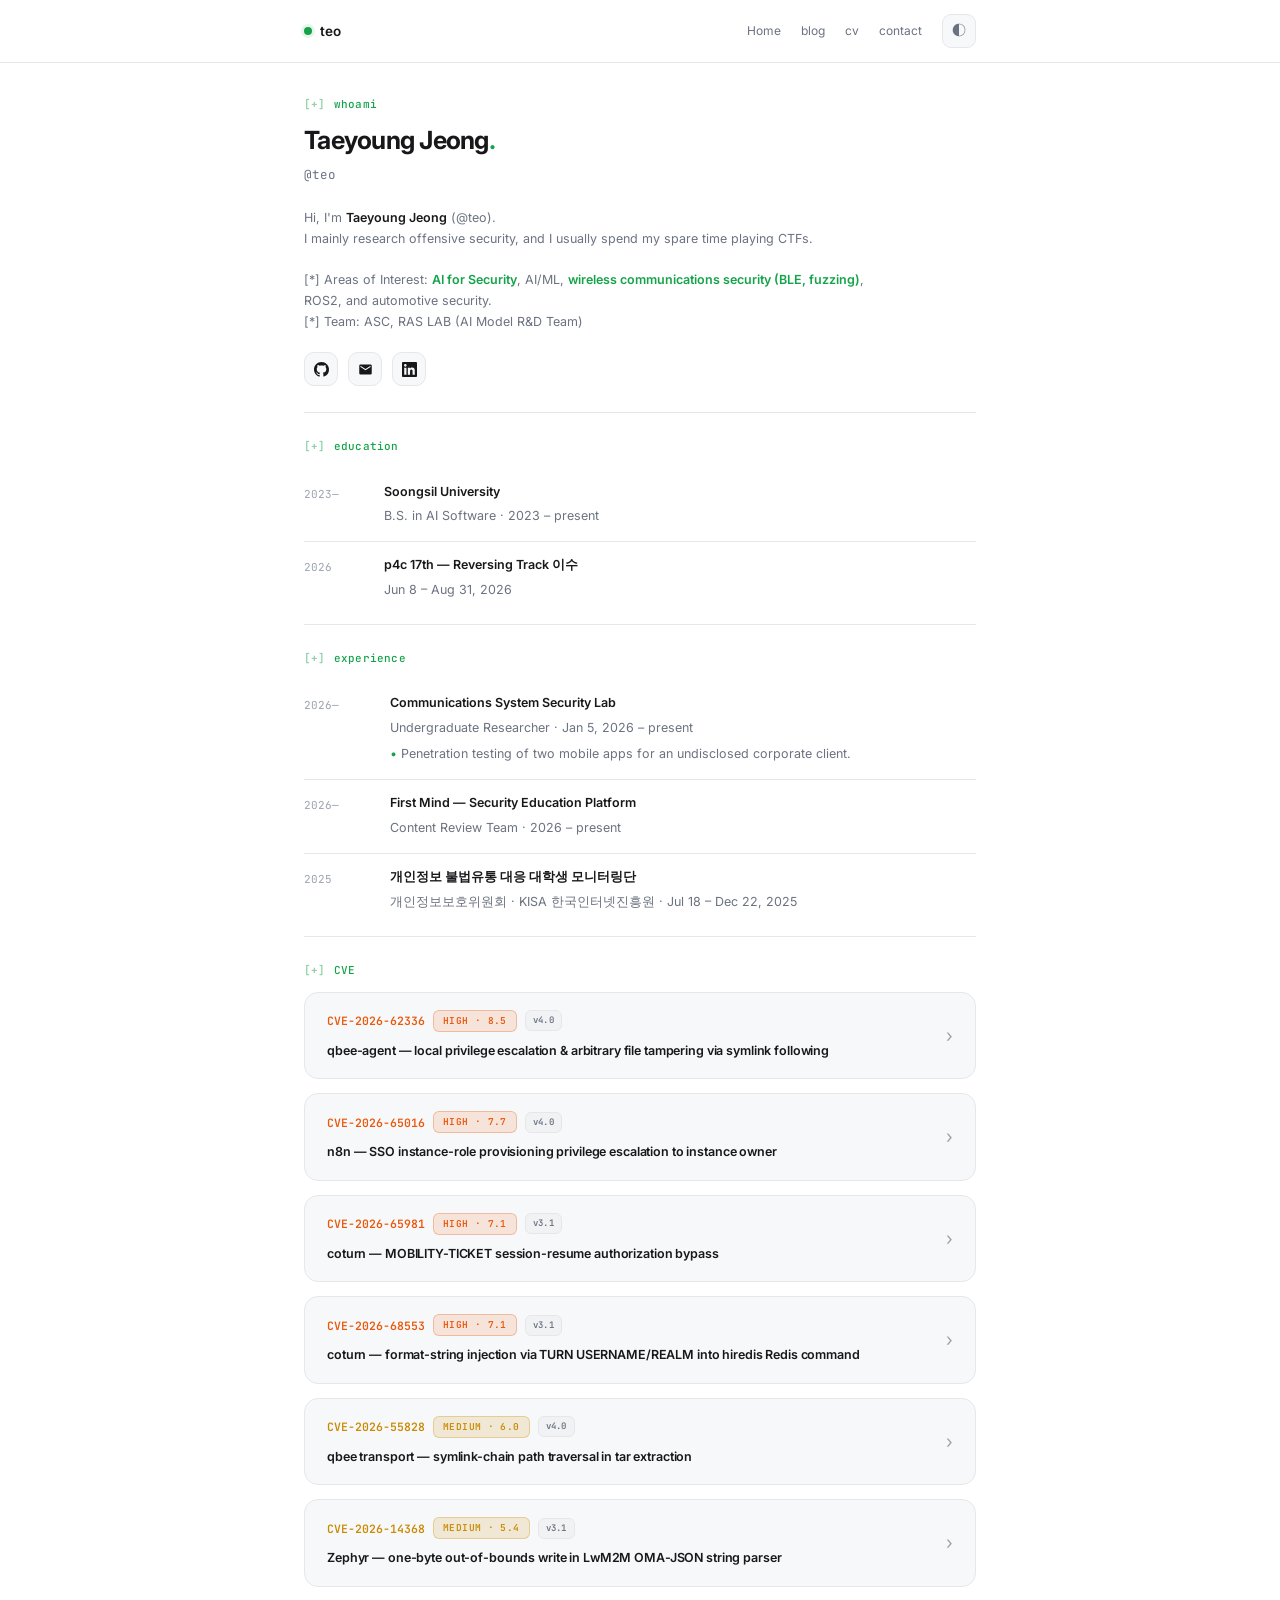
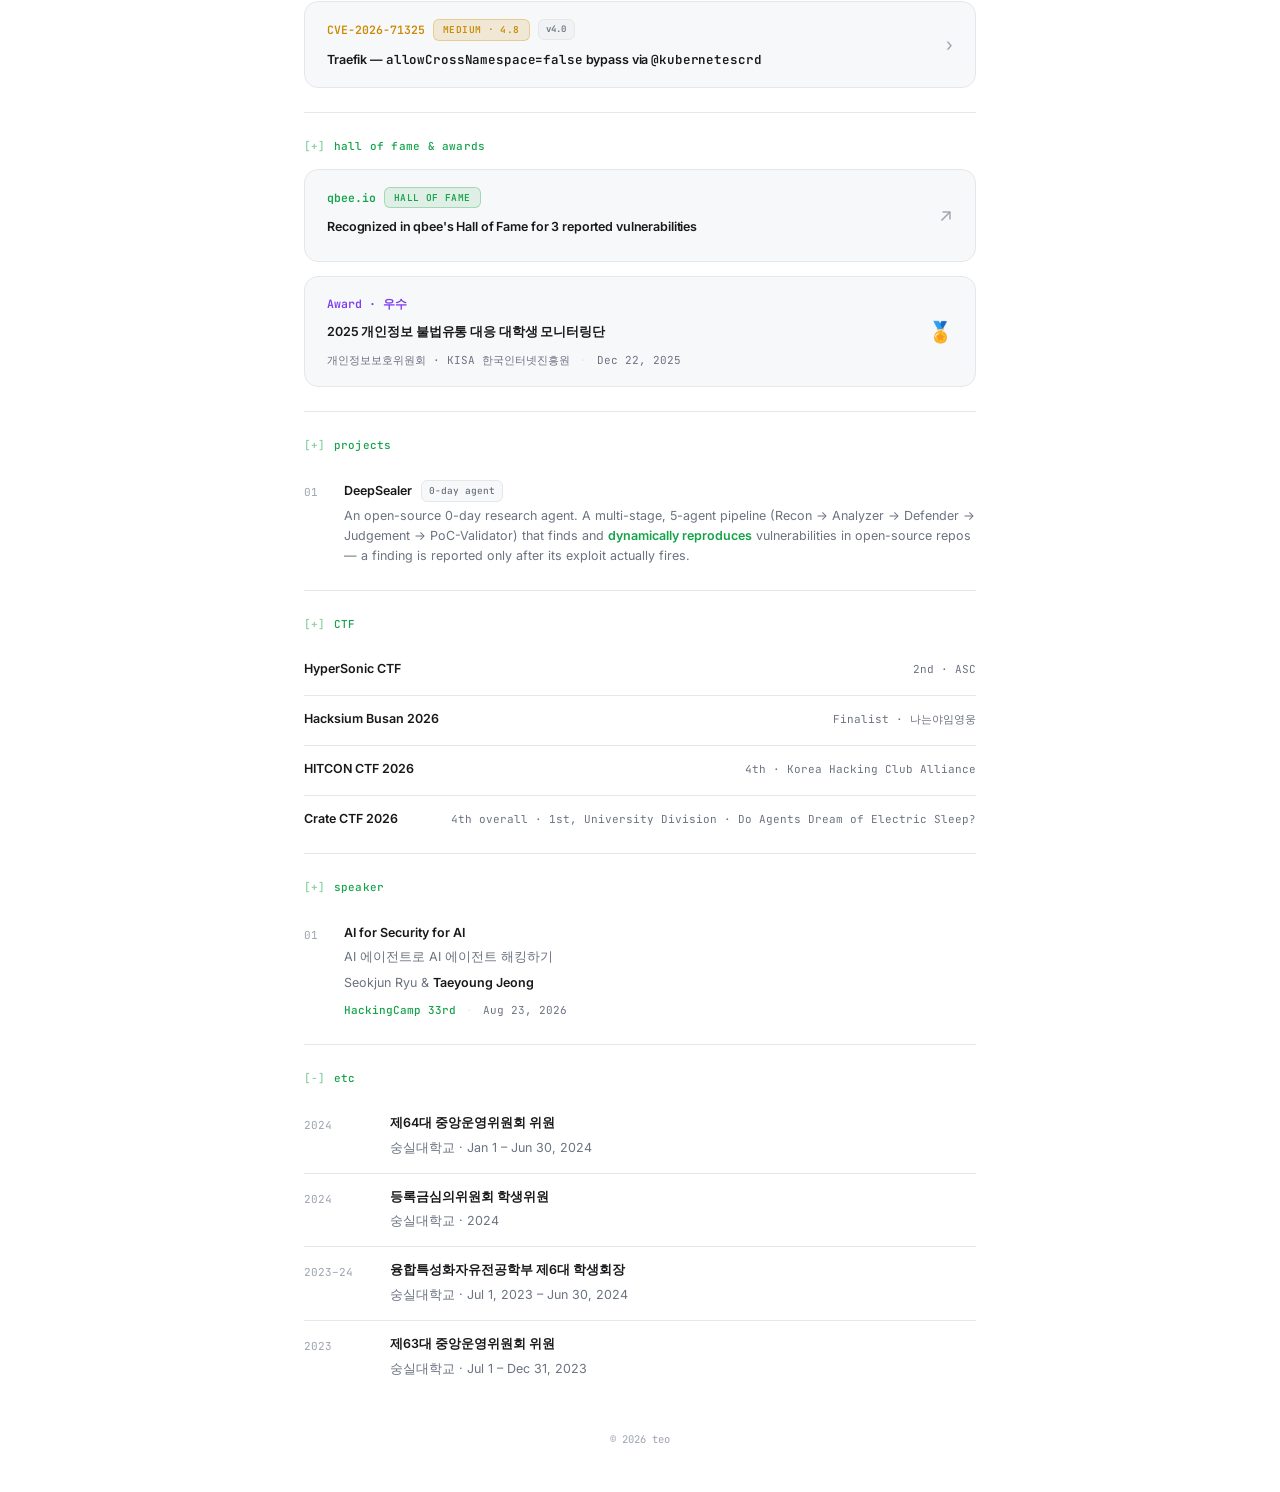
==== index.html @ 21e1be26 "Add spacing before interests" ====
<!DOCTYPE html>
<html lang="ko">
<head>
<meta charset="UTF-8">
<meta name="viewport" content="width=device-width, initial-scale=1.0">
<title>teo</title>
<meta property="og:title" content="teo">
<meta property="og:type" content="website">
<link rel="preconnect" href="https://fonts.googleapis.com">
<link rel="preconnect" href="https://fonts.gstatic.com" crossorigin>
<link href="https://fonts.googleapis.com/css2?family=Inter:wght@400;500;600;700&family=JetBrains+Mono:wght@400;500;600&display=swap" rel="stylesheet">
<style>
  :root{
    --bg:#ffffff;
    --surface:#f7f8f9;
    --surface-2:#f1f2f4;
    --text:#18181b;
    --muted:#6b7280;
    --faint:#9ca3af;
    --border:#e6e7eb;
    --accent:#15a34a;
    --accent-soft:rgba(21,163,74,.10);
    --shadow:0 1px 2px rgba(24,24,27,.04),0 4px 16px rgba(24,24,27,.05);
  }
  :root[data-theme="dark"]{
    --bg:#0b0b0d;
    --surface:#141417;
    --surface-2:#1a1a1e;
    --text:#ededf0;
    --muted:#9ca0aa;
    --faint:#6b7078;
    --border:#26262c;
    --accent:#4ade80;
    --accent-soft:rgba(74,222,128,.10);
    --shadow:0 1px 2px rgba(0,0,0,.3),0 4px 20px rgba(0,0,0,.35);
  }
  @media (prefers-color-scheme:dark){
    :root:not([data-theme="light"]){
      --bg:#0b0b0d;
      --surface:#141417;
      --surface-2:#1a1a1e;
      --text:#ededf0;
      --muted:#9ca0aa;
      --faint:#6b7078;
      --border:#26262c;
      --accent:#4ade80;
      --accent-soft:rgba(74,222,128,.10);
      --shadow:0 1px 2px rgba(0,0,0,.3),0 4px 20px rgba(0,0,0,.35);
    }
  }
  *{box-sizing:border-box;margin:0;padding:0}
  html{scroll-behavior:smooth}
  body{
    background:var(--bg);
    color:var(--text);
    font-family:'Inter',-apple-system,BlinkMacSystemFont,'Apple SD Gothic Neo','Malgun Gothic',sans-serif;
    line-height:1.66;
    font-size:12px;
    -webkit-font-smoothing:antialiased;
    text-rendering:optimizeLegibility;
  }
  ::selection{background:var(--accent-soft);color:var(--text)}
  .mono{font-family:'JetBrains Mono',ui-monospace,'SF Mono',Menlo,monospace}
  a{color:inherit;text-decoration:none}

  /* ---------- header ---------- */
  header{
    position:sticky;top:0;z-index:50;
    backdrop-filter:saturate(180%) blur(12px);
    background:color-mix(in srgb,var(--bg) 80%,transparent);
    border-bottom:1px solid var(--border);
  }
  .nav{
    max-width:720px;margin:0 auto;padding:14px 24px;
    display:flex;align-items:center;justify-content:space-between;gap:16px;
  }
  .brand{font-weight:600;letter-spacing:-.01em;font-size:13.5px;display:flex;align-items:center;gap:8px}
  .brand .dot{width:8px;height:8px;border-radius:50%;background:var(--accent);box-shadow:0 0 0 3px var(--accent-soft)}
  .nav-links{display:flex;gap:20px;align-items:center;font-size:12px}
  .nav-links a{color:var(--muted);transition:color .15s}
  .nav-links a:hover{color:var(--text)}
  .theme-btn{
    border:1px solid var(--border);background:var(--surface);color:var(--muted);
    width:34px;height:34px;border-radius:9px;cursor:pointer;display:grid;place-items:center;
    transition:.15s;font-size:13.5px;
  }
  .theme-btn:hover{color:var(--text);border-color:var(--faint)}
  @media(max-width:560px){.nav{padding:12px 18px;gap:10px}.nav-links{gap:13px;font-size:11px}.brand{font-size:12.5px}.theme-btn{width:30px;height:30px}}

  /* ---------- layout ---------- */
  main{max-width:720px;margin:0 auto;padding:0 24px}
  section{padding:24px 0;border-bottom:1px solid var(--border)}
  section:last-of-type{border-bottom:none}
  .eyebrow{
    font-family:'JetBrains Mono',monospace;font-size:11px;font-weight:500;
    color:var(--accent);letter-spacing:.02em;margin-bottom:13px;display:flex;align-items:center;gap:8px;
  }
  .eyebrow::before{content:"[+]";opacity:.5}
  #etc .eyebrow::before{content:"[-]"}
  h1{font-size:clamp(20px,4vw,25px);font-weight:700;letter-spacing:-.03em;line-height:1.15}
  h2{font-size:16px;font-weight:600;letter-spacing:-.02em;margin-bottom:6px}
  p{color:var(--text)}
  .lead{color:var(--muted);font-size:12px}

  /* ---------- hero ---------- */
  .hero{padding-top:32px;padding-bottom:26px}
  .hero h1{margin-bottom:16px}
  .hero .role{color:var(--accent);font-weight:600}
  .hero-desc{color:var(--muted);font-size:12.5px;max-width:560px;margin-bottom:20px}
  .hero-meta{display:flex;flex-wrap:wrap;gap:8px 10px;margin-bottom:30px}
  .chip{
    font-family:'JetBrains Mono',monospace;font-size:11px;color:var(--muted);
    background:var(--surface);border:1px solid var(--border);
    padding:5px 11px;border-radius:100px;
  }
  .chip b{color:var(--accent);font-weight:600}
  .cta{display:flex;gap:10px;flex-wrap:wrap}
  .btn{
    display:inline-flex;align-items:center;gap:7px;
    font-size:12.5px;font-weight:500;padding:9px 16px;border-radius:10px;
    border:1px solid var(--border);background:var(--surface);color:var(--text);
    transition:.15s;
  }
  .btn:hover{border-color:var(--faint);transform:translateY(-1px)}
  .btn.primary{background:var(--accent);color:#062611;border-color:transparent}
  :root[data-theme="dark"] .btn.primary{color:#052e16}
  .btn.primary:hover{filter:brightness(1.05)}
  .btn.icon-btn{padding:0;width:34px;height:34px;justify-content:center;gap:0}
  .btn.icon-btn .i{width:15px;height:15px}

  /* ---------- prose ---------- */
  .prose p{margin-bottom:16px;color:var(--muted)}
  .prose p strong{color:var(--text);font-weight:600}
  .prose a.link{color:var(--text);border-bottom:1px solid var(--accent);transition:.15s;font-weight:500}
  .prose a.link:hover{background:var(--accent-soft)}

  /* ---------- cve cards ---------- */
  .cards{display:flex;flex-direction:column;gap:14px;margin-top:4px}
  .card{
    display:block;background:var(--surface);border:1px solid var(--border);
    border-radius:14px;padding:0;transition:border-color .18s,box-shadow .18s;position:relative;overflow:hidden;
  }
  .card:hover{border-color:var(--faint)}
  .card[open]{box-shadow:var(--shadow)}
  .card>summary{
    list-style:none;cursor:pointer;padding:17px 22px;
    display:flex;align-items:center;justify-content:space-between;gap:16px;
  }
  .card>summary::-webkit-details-marker{display:none}
  .card>summary:focus-visible{outline:2px solid var(--sevc,var(--accent));outline-offset:-2px;border-radius:14px}
  .card .sum-main{min-width:0}
  .card .chev{
    color:var(--faint);font-size:18px;line-height:1;flex-shrink:0;
    transition:transform .2s;transform:rotate(0deg);
  }
  .card[open] .chev{transform:rotate(90deg);color:var(--sevc,var(--accent))}
  .card-body{padding:0 22px 20px;animation:fade .22s ease}
  @keyframes fade{from{opacity:0;transform:translateY(-4px)}to{opacity:1;transform:none}}
  a.card.link-card{padding:17px 22px;display:flex;align-items:center;justify-content:space-between;gap:16px}
  a.card.link-card:hover{transform:translateY(-2px);box-shadow:var(--shadow)}
  a.card.link-card .chev{transition:transform .18s,color .18s}
  a.card.link-card:hover .chev{transform:translate(3px,-3px);color:var(--sevc,var(--accent))}
  .card.award-card{padding:17px 22px;display:flex;align-items:center;justify-content:space-between;gap:16px}
  .card.award-card .medal{font-size:20px;line-height:1;flex-shrink:0}
  .card::before{display:none}
  /* severity color system */
  .card.sv-crit{--sevc:#dc2626;--sevbg:rgba(220,38,38,.12)}
  .card.sv-high{--sevc:#ea580c;--sevbg:rgba(234,88,12,.12)}
  .card.sv-med {--sevc:#ca8a04;--sevbg:rgba(202,138,4,.15)}
  .card.sv-low {--sevc:#2563eb;--sevbg:rgba(37,99,235,.12)}
  .card.sv-na  {--sevc:#6b7280;--sevbg:rgba(107,114,128,.13)}
  .card.sv-brand{--sevc:var(--accent);--sevbg:var(--accent-soft)}
  .card.sv-award{--sevc:#7c3aed;--sevbg:rgba(124,58,237,.13)}
  :root[data-theme="dark"] .card.sv-award{--sevc:#a78bfa}
  @media(prefers-color-scheme:dark){:root:not([data-theme="light"]) .card.sv-award{--sevc:#a78bfa}}
  :root[data-theme="dark"] .card.sv-na  {--sevc:#9ca3af}
  :root[data-theme="dark"] .card.sv-crit{--sevc:#f87171}
  :root[data-theme="dark"] .card.sv-high{--sevc:#fb923c}
  :root[data-theme="dark"] .card.sv-med {--sevc:#fbbf24}
  :root[data-theme="dark"] .card.sv-low {--sevc:#60a5fa}
  @media(prefers-color-scheme:dark){
    :root:not([data-theme="light"]) .card.sv-crit{--sevc:#f87171}
    :root:not([data-theme="light"]) .card.sv-high{--sevc:#fb923c}
    :root:not([data-theme="light"]) .card.sv-med {--sevc:#fbbf24}
    :root:not([data-theme="light"]) .card.sv-low {--sevc:#60a5fa}
    :root:not([data-theme="light"]) .card.sv-na  {--sevc:#9ca3af}
  }
  .sev-pill{
    font-family:'JetBrains Mono',monospace;font-size:9.5px;font-weight:600;letter-spacing:.04em;
    padding:2px 9px;border-radius:6px;text-transform:uppercase;white-space:nowrap;
    background:var(--sevbg);color:var(--sevc);border:1px solid color-mix(in srgb,var(--sevc) 30%,transparent);
  }
  .cvss-ver{
    font-family:'JetBrains Mono',monospace;font-size:9px;font-weight:600;letter-spacing:.03em;
    padding:2px 7px;border-radius:6px;white-space:nowrap;
    background:var(--surface-2);color:var(--muted);border:1px solid var(--border);
  }
  .card-top{display:flex;align-items:center;flex-wrap:wrap;gap:8px;margin-bottom:9px}
  .cve-id{font-family:'JetBrains Mono',monospace;font-size:11.5px;font-weight:600;color:var(--sevc,var(--accent))}
  .badge{
    font-family:'JetBrains Mono',monospace;font-size:9.5px;font-weight:600;letter-spacing:.03em;
    padding:2px 8px;border-radius:6px;text-transform:uppercase;
  }
  .badge.pub{background:var(--accent-soft);color:var(--accent)}
  .badge.acc{background:rgba(234,179,8,.14);color:#a67c00}
  :root[data-theme="dark"] .badge.acc{color:#fbbf24}
  @media(prefers-color-scheme:dark){:root:not([data-theme="light"]) .badge.acc{color:#fbbf24}}
  .badge.sev{background:var(--surface-2);color:var(--muted)}
  .card h3{font-size:12.5px;font-weight:600;letter-spacing:-.01em;margin-bottom:6px}
  .card .desc{font-size:12.5px;color:var(--muted);line-height:1.6}
  .card .tgt{font-family:'JetBrains Mono',monospace;font-size:11px;color:var(--faint);margin-top:12px;word-break:break-word}
  .card>summary h3{margin-bottom:0}
  .adv-links{display:flex;gap:10px;flex-wrap:wrap;margin-top:16px}
  .adv-links a{
    font-family:'JetBrains Mono',monospace;font-size:11px;font-weight:500;
    color:var(--sevc,var(--accent));background:var(--sevbg,var(--accent-soft));
    border:1px solid color-mix(in srgb,var(--sevc,var(--accent)) 26%,transparent);
    padding:6px 12px;border-radius:8px;transition:.15s;
  }
  .adv-links a:hover{filter:brightness(1.06);transform:translateY(-1px)}

  /* ---------- project list ---------- */
  .proj{display:flex;flex-direction:column;gap:2px}
  .proj-item{
    display:flex;gap:16px;padding:13px 0;border-top:1px solid var(--border);align-items:flex-start;
  }
  .proj-item:first-child{border-top:none}
  .proj-item:last-child{padding-bottom:0}
  a.proj-item{text-decoration:none}
  a.proj-item:hover h3{color:var(--accent)}
  .speakers{margin-top:6px;font-size:11.5px;color:var(--muted)}
  .speakers strong{color:var(--text);font-weight:600}
  .proj-idx{font-family:'JetBrains Mono',monospace;font-size:11px;color:var(--faint);padding-top:3px;min-width:24px}
  .proj-body{flex:1}
  .proj-body h3{font-size:12.5px;font-weight:600;margin-bottom:4px;display:flex;align-items:center;gap:9px;flex-wrap:wrap}
  .proj-body h3 .tag{font-family:'JetBrains Mono',monospace;font-size:9.5px;font-weight:500;color:var(--muted);background:var(--surface);border:1px solid var(--border);padding:2px 7px;border-radius:6px}
  .proj-body p{font-size:12.5px;color:var(--muted);line-height:1.6}
  .proj-body a.gh{font-size:11.5px;color:var(--accent);font-family:'JetBrains Mono',monospace;display:inline-block;margin-top:6px}
  .proj-body a.gh:hover{text-decoration:underline}
  .talk-meta{font-family:'JetBrains Mono',monospace;font-size:11px;color:var(--muted);margin-top:8px;display:flex;flex-wrap:wrap;gap:6px 10px;align-items:center}
  .talk-meta .ev{color:var(--accent);font-weight:500}
  .talk-meta .sep{color:var(--border)}

  /* ---------- stats ---------- */
  .stats{display:grid;grid-template-columns:repeat(3,1fr);gap:12px;margin-top:6px}
  .stat{background:var(--surface);border:1px solid var(--border);border-radius:12px;padding:18px 16px;text-align:center}
  .stat .num{font-family:'JetBrains Mono',monospace;font-size:23.5px;font-weight:700;color:var(--text);line-height:1}
  .stat .num span{color:var(--accent)}
  .stat .lbl{font-size:11px;color:var(--muted);margin-top:8px}
  @media(max-width:560px){.stats{grid-template-columns:1fr 1fr}.stat:last-child{grid-column:span 2}}

  /* ---------- footer ---------- */
  footer{max-width:720px;margin:0 auto;padding:28px 24px 44px}
  .foot-inner{display:flex;flex-wrap:wrap;gap:20px;justify-content:center;align-items:center}
  .foot-links{display:flex;gap:8px;flex-wrap:wrap}
  .foot-links a{
    display:inline-flex;align-items:center;gap:7px;font-size:12px;color:var(--muted);
    border:1px solid var(--border);background:var(--surface);padding:8px 14px;border-radius:10px;transition:.15s;
  }
  .foot-links a:hover{color:var(--text);border-color:var(--faint)}
  .foot-note{font-family:'JetBrains Mono',monospace;font-size:10.5px;color:var(--faint)}
  svg.i{width:15px;height:15px;fill:currentColor;flex-shrink:0}
</style>
</head>
<body>
<header>
  <nav class="nav">
    <a class="brand" href="#top"><span class="dot"></span>teo</a>
    <div class="nav-links">
      <a href="#top">Home</a>
      <a href="/blog.html">blog</a>
      <a href="/cv.html">cv</a>
      <a href="mailto:teo0studio@gmail.com">contact</a>
      <button class="theme-btn" id="themeToggle" aria-label="Toggle theme" title="Toggle theme">◐</button>
    </div>
  </nav>
</header>

<main>
  <!-- HERO -->
  <section class="hero" id="top" style="border-bottom:1px solid var(--border)">
    <div class="eyebrow">whoami</div>
    <h1>Taeyoung Jeong<span style="color:var(--accent)">.</span></h1>
    <p class="mono" style="color:var(--muted);font-size:12.5px;margin:-6px 0 22px;letter-spacing:.01em">@teo</p>
    <p class="hero-desc">
      Hi, I'm <strong style="color:var(--text);font-weight:600">Taeyoung Jeong</strong> (@teo).<br>
      I mainly research offensive security, and I usually spend my spare time playing CTFs.<br><br>
      [*] Areas of Interest: <span style="color:var(--accent);font-weight:600">AI for Security</span>, AI/ML, <span style="color:var(--accent);font-weight:600">wireless communications security (BLE, fuzzing)</span>, ROS2, and automotive security.<br>
      [*] Team: ASC, RAS LAB (AI Model R&amp;D Team)
    </p>
    <div class="cta">
      <a class="btn icon-btn" href="https://github.com/ttzero25" target="_blank" rel="noopener" aria-label="GitHub" title="github.com/ttzero25">
        <svg class="i" viewBox="0 0 16 16"><path d="M8 0C3.58 0 0 3.58 0 8c0 3.54 2.29 6.53 5.47 7.59.4.07.55-.17.55-.38 0-.19-.01-.82-.01-1.49-2.01.37-2.53-.49-2.69-.94-.09-.23-.48-.94-.82-1.13-.28-.15-.68-.52-.01-.53.63-.01 1.08.58 1.23.82.72 1.21 1.87.87 2.33.66.07-.52.28-.87.51-1.07-1.78-.2-3.64-.89-3.64-3.95 0-.87.31-1.59.82-2.15-.08-.2-.36-1.02.08-2.12 0 0 .67-.21 2.2.82.64-.18 1.32-.27 2-.27.68 0 1.36.09 2 .27 1.53-1.04 2.2-.82 2.2-.82.44 1.1.16 1.92.08 2.12.51.56.82 1.27.82 2.15 0 3.07-1.87 3.75-3.65 3.95.29.25.54.73.54 1.48 0 1.07-.01 1.93-.01 2.2 0 .21.15.46.55.38A8.01 8.01 0 0016 8c0-4.42-3.58-8-8-8z"/></svg>
      </a>
      <a class="btn icon-btn" href="mailto:teo0studio@gmail.com" aria-label="Email" title="teo0studio@gmail.com">
        <svg class="i" viewBox="0 0 24 24"><path d="M20 4H4a2 2 0 00-2 2v12a2 2 0 002 2h16a2 2 0 002-2V6a2 2 0 00-2-2zm0 4l-8 5-8-5V6l8 5 8-5v2z"/></svg>
      </a>
      <a class="btn icon-btn" href="https://www.linkedin.com/in/taeyoung-jeong-195aa7416/" target="_blank" rel="noopener" aria-label="LinkedIn" title="LinkedIn">
        <svg class="i" viewBox="0 0 24 24"><path d="M20.45 20.45h-3.56v-5.57c0-1.33-.03-3.04-1.85-3.04-1.86 0-2.14 1.45-2.14 2.94v5.67H9.35V9h3.41v1.56h.05c.48-.9 1.63-1.85 3.36-1.85 3.6 0 4.27 2.37 4.27 5.45v6.29zM5.34 7.43a2.06 2.06 0 110-4.12 2.06 2.06 0 010 4.12zM7.12 20.45H3.56V9h3.56v11.45zM22.22 0H1.77C.8 0 0 .78 0 1.75v20.5C0 23.22.8 24 1.77 24h20.45c.98 0 1.78-.78 1.78-1.75V1.75C24 .78 23.2 0 22.22 0z"/></svg>
      </a>
    </div>
  </section>

  <!-- EDUCATION -->
  <section id="education">
    <div class="eyebrow">education</div>
    <div class="proj">

      <div class="proj-item">
        <div class="proj-idx" style="min-width:64px">2023—</div>
        <div class="proj-body">
          <h3>Soongsil University</h3>
          <p>B.S. in AI Software · 2023 – present</p>
        </div>
      </div>

      <div class="proj-item">
        <div class="proj-idx" style="min-width:64px">2026</div>
        <div class="proj-body">
          <h3>p4c 17th — Reversing Track 이수</h3>
          <p>Jun 8 – Aug 31, 2026</p>
        </div>
      </div>

    </div>
  </section>

  <!-- EXPERIENCE -->
  <section id="experience">
    <div class="eyebrow">experience</div>
    <div class="proj">

      <div class="proj-item">
        <div class="proj-idx" style="min-width:70px">2026—</div>
        <div class="proj-body">
          <h3>Communications System Security Lab</h3>
          <p>Undergraduate Researcher · Jan 5, 2026 – present</p>
          <p style="margin-top:6px"><span style="color:var(--accent)">•</span> Penetration testing of two mobile apps for an undisclosed corporate client.</p>
        </div>
      </div>

      <div class="proj-item">
        <div class="proj-idx" style="min-width:70px">2026—</div>
        <div class="proj-body">
          <h3>First Mind — Security Education Platform</h3>
          <p>Content Review Team · 2026 – present</p>
        </div>
      </div>

      <div class="proj-item">
        <div class="proj-idx" style="min-width:70px">2025</div>
        <div class="proj-body">
          <h3>개인정보 불법유통 대응 대학생 모니터링단</h3>
          <p>개인정보보호위원회 · KISA 한국인터넷진흥원 · Jul 18 – Dec 22, 2025</p>
        </div>
      </div>

    </div>
  </section>

  <!-- ADVISORIES -->
  <section id="advisories">
    <div class="eyebrow">CVE</div>
    <div class="cards">

      <details class="card sv-high">
        <summary>
          <div class="sum-main">
            <div class="card-top">
              <span class="cve-id">CVE-2026-62336</span>
              <span class="sev-pill">High · 8.5</span>
              <span class="cvss-ver">v4.0</span>
            </div>
            <h3>qbee-agent — local privilege escalation &amp; arbitrary file tampering via symlink following</h3>
          </div>
          <span class="chev">›</span>
        </summary>
        <div class="card-body">
          <p class="desc">Improper symlink handling in qbee-agent's <span class="mono">createFile</span> helper lets an
            unprivileged user escalate to root — e.g. replacing their <span class="mono">.ssh</span> directory with a
            symlink to <span class="mono">/root/.ssh</span> for root SSH access, corrupting system files during RAUC
            staging, or redirecting file-distribution writes to seize ownership. (CWE-59 / CWE-22 / CWE-367)</p>
          <div class="tgt mono">qbee-io/qbee-agent · &lt; 2026.27 → patched 2026.27 · CVSS:4.0/AV:L/AC:L/AT:N/PR:L/UI:N/VC:H/VI:H/VA:H</div>
          <div class="adv-links">
            <a href="https://nvd.nist.gov/vuln/detail/CVE-2026-62336" target="_blank" rel="noopener">NVD ↗</a>
            <a href="https://github.com/qbee-io/qbee-agent/security/advisories/GHSA-xhv5-8fpq-g7hf" target="_blank" rel="noopener">GitHub Advisory ↗</a>
          </div>
        </div>
      </details>

      <details class="card sv-high">
        <summary>
          <div class="sum-main">
            <div class="card-top">
              <span class="cve-id">CVE-2026-65016</span>
              <span class="sev-pill">High · 7.7</span>
              <span class="cvss-ver">v4.0</span>
            </div>
            <h3>n8n — SSO instance-role provisioning privilege escalation to instance owner</h3>
          </div>
          <span class="chev">›</span>
        </summary>
        <div class="card-body">
          <p class="desc">n8n's Enterprise SSO fails to block assignment of the <span class="mono">global:owner</span>
            role through instance-role provisioning. With <span class="mono">N8N_SSO_SCOPES_PROVISION_INSTANCE_ROLE</span>
            enabled, an SSO user whose IdP-supplied instance-role claim maps to <span class="mono">global:owner</span>
            gains full instance-owner access — a capability explicitly blocked on the token-exchange path.</p>
          <div class="tgt mono">n8n-io/n8n · &lt; 2.30.1 / 2.29.8 / 1.123.64 · CVSS:4.0/AV:N/AC:L/AT:P/PR:L/UI:N/VC:H/VI:H/VA:H</div>
          <div class="adv-links">
            <a href="https://nvd.nist.gov/vuln/detail/CVE-2026-65016" target="_blank" rel="noopener">NVD ↗</a>
            <a href="https://github.com/n8n-io/n8n/security/advisories/GHSA-35q8-9mj6-wjmf" target="_blank" rel="noopener">GitHub Advisory ↗</a>
          </div>
        </div>
      </details>

      <details class="card sv-high">
        <summary>
          <div class="sum-main">
            <div class="card-top">
              <span class="cve-id">CVE-2026-65981</span>
              <span class="sev-pill">High · 7.1</span>
              <span class="cvss-ver">v3.1</span>
            </div>
            <h3>coturn — MOBILITY-TICKET session-resume authorization bypass</h3>
          </div>
          <span class="chev">›</span>
        </summary>
        <div class="card-body">
          <p class="desc">On the ICE-mobility session-resume path, credential adoption is skipped when the
            attacker's session is already authenticated, so ownership of the victim's allocation is never
            re-validated — enabling cross-user takeover of an active TURN allocation. Found via an
            auth-layer ↔ handler asymmetry in the STUN attribute view, then confirmed dynamically.</p>
          <div class="tgt mono">coturn/coturn · ≤ 4.14.0 → patched 4.15.0 · CVSS:3.1/AV:N/AC:H/PR:L/UI:N/S:U/C:H/I:H/A:L</div>
          <div class="adv-links">
            <a href="https://nvd.nist.gov/vuln/detail/CVE-2026-65981" target="_blank" rel="noopener">NVD ↗</a>
            <a href="https://github.com/coturn/coturn/security/advisories/GHSA-69wx-x7x6-pjj8" target="_blank" rel="noopener">GitHub Advisory ↗</a>
          </div>
        </div>
      </details>

      <details class="card sv-high">
        <summary>
          <div class="sum-main">
            <div class="card-top">
              <span class="cve-id">CVE-2026-68553</span>
              <span class="sev-pill">High · 7.1</span>
              <span class="cvss-ver">v3.1</span>
            </div>
            <h3>coturn — format-string injection via TURN USERNAME/REALM into hiredis Redis command</h3>
          </div>
          <span class="chev">›</span>
        </summary>
        <div class="card-body">
          <p class="desc">An authenticated TURN user can inject printf-style format specifiers
            (<span class="mono">%s</span>, <span class="mono">%x</span>, <span class="mono">%n</span>) through the
            STUN USERNAME or REALM attributes: <span class="mono">is_secure_string()</span> blocks shell and SQL
            metacharacters but never filters <span class="mono">%</span>. The tainted key is passed as a format
            string to <span class="mono">redisAsyncCommand()</span> with too few variadic arguments across nine
            call sites in <span class="mono">ns_ioalib_engine_impl.c</span>, reading past the
            <span class="mono">va_list</span> — crashing the process (dropping all TURN sessions) or disclosing
            stack memory into Redis. (CWE-134)</p>
          <div class="tgt mono">coturn/coturn · hiredis backend → patched 4.13.0 · CVSS:3.1/AV:N/AC:L/PR:L/UI:N/S:U/C:L/I:N/A:H</div>
          <div class="adv-links">
            <a href="https://nvd.nist.gov/vuln/detail/CVE-2026-68553" target="_blank" rel="noopener">NVD ↗</a>
            <a href="https://github.com/coturn/coturn/security/advisories/GHSA-4g7c-p5wg-j4hp" target="_blank" rel="noopener">GitHub Advisory ↗</a>
          </div>
        </div>
      </details>

      <details class="card sv-med">
        <summary>
          <div class="sum-main">
            <div class="card-top">
              <span class="cve-id">CVE-2026-55828</span>
              <span class="sev-pill">Medium · 6.0</span>
              <span class="cvss-ver">v4.0</span>
            </div>
            <h3>qbee transport — symlink-chain path traversal in tar extraction</h3>
          </div>
          <span class="chev">›</span>
        </summary>
        <div class="card-body">
          <p class="desc">The <span class="mono">go.qbee.io/transport</span> tar-extraction routine validates paths
            lexically but follows symlinks created during extraction, letting an attacker write a file one level
            above the destination. Reached through qbee-agent running as root, it yields unauthorized
            root-level file writes outside the target directory. (CWE-22 / CWE-59)</p>
          <div class="tgt mono">go.qbee.io/transport · &lt; v1.26.27 → patched v1.26.27 · CVSS:4.0/AV:N/AC:H/AT:P/PR:L/UI:N/VC:N/VI:H/VA:L</div>
          <div class="adv-links">
            <a href="https://nvd.nist.gov/vuln/detail/CVE-2026-55828" target="_blank" rel="noopener">NVD ↗</a>
            <a href="https://github.com/qbee-io/transport/security/advisories/GHSA-f9m7-vc86-p6jj" target="_blank" rel="noopener">GitHub Advisory ↗</a>
          </div>
        </div>
      </details>

      <details class="card sv-med">
        <summary>
          <div class="sum-main">
            <div class="card-top">
              <span class="cve-id">CVE-2026-14368</span>
              <span class="sev-pill">Medium · 5.4</span>
              <span class="cvss-ver">v3.1</span>
            </div>
            <h3>Zephyr — one-byte out-of-bounds write in LwM2M OMA-JSON string parser</h3>
          </div>
          <span class="chev">›</span>
        </summary>
        <div class="card-body">
          <p class="desc">An off-by-one boundary check in the legacy OMA-JSON content-format reader
            (<span class="mono">lwm2m_rw_json.c</span>) uses <span class="mono">&gt;</span> instead of
            <span class="mono">&gt;=</span> when validating string length against the destination buffer size.
            A string whose length exactly equals the buffer is accepted, filled completely via
            <span class="mono">memcpy</span>, then the NUL terminator is written one byte past the allocation.
            A malicious or MITM'd LwM2M server issuing a crafted <span class="mono">Write</span> to a writable
            string resource (e.g. Security Server URI, IPSO attributes) on clients built with
            <span class="mono">CONFIG_LWM2M_RW_JSON_SUPPORT=y</span> corrupts adjacent static data — resource
            corruption or a crash. (CWE-787 / CWE-193)</p>
          <div class="tgt mono">zephyrproject-rtos/zephyr · &gt;= 3.2.0, &lt; 4.4.2 → patched 4.4.2 · CVSS:3.1/AV:N/AC:L/PR:L/UI:N/S:U/C:N/I:L/A:L</div>
          <div class="adv-links">
            <a href="https://nvd.nist.gov/vuln/detail/CVE-2026-14368" target="_blank" rel="noopener">NVD ↗</a>
            <a href="https://github.com/zephyrproject-rtos/zephyr/security/advisories/GHSA-vg53-h6qq-xx7h" target="_blank" rel="noopener">GitHub Advisory ↗</a>
          </div>
        </div>
      </details>

      <details class="card sv-med">
        <summary>
          <div class="sum-main">
            <div class="card-top">
              <span class="cve-id">CVE-2026-71325</span>
              <span class="sev-pill">Medium · 4.8</span>
              <span class="cvss-ver">v4.0</span>
            </div>
            <h3>Traefik — <span class="mono">allowCrossNamespace=false</span> bypass via <span class="mono">@kubernetescrd</span></h3>
          </div>
          <span class="chev">›</span>
        </summary>
        <div class="card-body">
          <p class="desc">A tenant restricted to a single namespace can reference another namespace's
            TraefikService through the <span class="mono">@kubernetescrd</span> provider's backendRef,
            defeating the intended cross-namespace isolation. An unpatched sibling of the earlier
            CVE-2026-41174 / 54761 fixes.</p>
          <div class="tgt mono">traefik/traefik · ≤ 3.7.9 → patched 3.7.10 / 3.6.25 / 2.11.54 · CVSS:4.0/AV:L/AC:L/PR:L/UI:N/VC:L/VI:L/SC:L/SI:L</div>
          <div class="adv-links">
            <a href="https://nvd.nist.gov/vuln/detail/CVE-2026-71325" target="_blank" rel="noopener">NVD ↗</a>
            <a href="https://github.com/traefik/traefik/security/advisories/GHSA-62fc-8686-hfmq" target="_blank" rel="noopener">GitHub Advisory ↗</a>
          </div>
        </div>
      </details>

    </div>
  </section>

  <!-- HALL OF FAME & AWARDS -->
  <section id="hall-of-fame">
    <div class="eyebrow">hall of fame &amp; awards</div>
    <div class="cards">

      <a class="card sv-brand link-card" href="https://docs.qbee.io/security-vulnerability-disclosure-policy.html" target="_blank" rel="noopener">
        <div class="sum-main">
          <div class="card-top">
            <span class="cve-id">qbee.io</span>
            <span class="sev-pill">Hall of Fame</span>
          </div>
          <h3>Recognized in qbee's Hall of Fame for 3 reported vulnerabilities</h3>
        </div>
        <span class="chev">↗</span>
      </a>

      <div class="card sv-award award-card">
        <div class="sum-main">
          <div class="card-top">
            <span class="cve-id">Award · 우수</span>
          </div>
          <h3>2025 개인정보 불법유통 대응 대학생 모니터링단</h3>
          <div class="talk-meta">
            <span>개인정보보호위원회 · KISA 한국인터넷진흥원</span>
            <span class="sep">·</span>
            <span>Dec 22, 2025</span>
          </div>
        </div>
        <span class="medal">🏅</span>
      </div>

    </div>
  </section>

  <!-- PROJECTS -->
  <section id="projects">
    <div class="eyebrow">projects</div>
    <div class="proj">

      <div class="proj-item">
        <div class="proj-idx">01</div>
        <div class="proj-body">
          <h3>DeepSealer <span class="tag">0-day agent</span></h3>
          <p>An open-source 0-day research agent. A multi-stage, 5-agent pipeline
            (Recon → Analyzer → Defender → Judgement → PoC-Validator) that finds and
            <em style="font-style:normal;color:var(--accent);font-weight:600">dynamically reproduces</em>
            vulnerabilities in open-source repos — a finding is reported only after its exploit
            actually fires.</p>
        </div>
      </div>

    </div>
  </section>

  <!-- CTF -->
  <section id="ctf">
    <div class="eyebrow">CTF</div>
    <div class="proj">

      <div class="proj-item">
        <div class="proj-body" style="flex:1;display:flex;justify-content:space-between;align-items:baseline;gap:12px;flex-wrap:wrap">
          <h3 style="margin-bottom:0">HyperSonic CTF</h3>
          <span class="mono" style="font-size:11px;color:var(--muted);white-space:nowrap">2nd · ASC</span>
        </div>
      </div>

      <div class="proj-item">
        <div class="proj-body" style="flex:1;display:flex;justify-content:space-between;align-items:baseline;gap:12px;flex-wrap:wrap">
          <h3 style="margin-bottom:0">Hacksium Busan 2026</h3>
          <span class="mono" style="font-size:11px;color:var(--muted);white-space:nowrap">Finalist · 나는야임영웅</span>
        </div>
      </div>

      <div class="proj-item">
        <div class="proj-body" style="flex:1;display:flex;justify-content:space-between;align-items:baseline;gap:12px;flex-wrap:wrap">
          <h3 style="margin-bottom:0">HITCON CTF 2026</h3>
          <span class="mono" style="font-size:11px;color:var(--muted);white-space:nowrap">4th · Korea Hacking Club Alliance</span>
        </div>
      </div>

      <div class="proj-item">
        <div class="proj-body" style="flex:1;display:flex;justify-content:space-between;align-items:baseline;gap:12px;flex-wrap:wrap">
          <h3 style="margin-bottom:0">Crate CTF 2026</h3>
          <span class="mono" style="font-size:11px;color:var(--muted);white-space:nowrap">4th overall · 1st, University Division · Do Agents Dream of Electric Sleep?</span>
        </div>
      </div>

    </div>
  </section>

  <!-- SPEAKER -->
  <section id="speaker">
    <div class="eyebrow">speaker</div>
    <div class="proj">

      <a class="proj-item" href="https://hackingcamp.org/" target="_blank" rel="noopener">
        <div class="proj-idx">01</div>
        <div class="proj-body">
          <h3>AI for Security for AI</h3>
          <p>AI 에이전트로 AI 에이전트 해킹하기</p>
          <p class="speakers">Seokjun Ryu &amp; <strong>Taeyoung Jeong</strong></p>
          <div class="talk-meta">
            <span class="ev">HackingCamp 33rd</span>
            <span class="sep">·</span>
            <span>Aug 23, 2026</span>
          </div>
        </div>
      </a>

    </div>
  </section>

  <!-- ETC -->
  <section id="etc" style="border-bottom:none">
    <div class="eyebrow">etc</div>
    <div class="proj">

      <div class="proj-item">
        <div class="proj-idx" style="min-width:70px">2024</div>
        <div class="proj-body">
          <h3>제64대 중앙운영위원회 위원</h3>
          <p>숭실대학교 · Jan 1 – Jun 30, 2024</p>
        </div>
      </div>

      <div class="proj-item">
        <div class="proj-idx" style="min-width:70px">2024</div>
        <div class="proj-body">
          <h3>등록금심의위원회 학생위원</h3>
          <p>숭실대학교 · 2024</p>
        </div>
      </div>

      <div class="proj-item">
        <div class="proj-idx" style="min-width:70px">2023–24</div>
        <div class="proj-body">
          <h3>융합특성화자유전공학부 제6대 학생회장</h3>
          <p>숭실대학교 · Jul 1, 2023 – Jun 30, 2024</p>
        </div>
      </div>

      <div class="proj-item">
        <div class="proj-idx" style="min-width:70px">2023</div>
        <div class="proj-body">
          <h3>제63대 중앙운영위원회 위원</h3>
          <p>숭실대학교 · Jul 1 – Dec 31, 2023</p>
        </div>
      </div>

    </div>
  </section>
</main>

<footer>
  <div class="foot-inner">
    <div class="foot-note">© 2026 teo</div>
  </div>
</footer>

<script>
  (function(){
    var root=document.documentElement, key='teo-theme';
    var saved=null; try{saved=localStorage.getItem(key)}catch(e){}
    if(saved==='dark'||saved==='light') root.setAttribute('data-theme',saved);
    function current(){
      var t=root.getAttribute('data-theme');
      if(t) return t;
      return window.matchMedia('(prefers-color-scheme:dark)').matches?'dark':'light';
    }
    document.getElementById('themeToggle').addEventListener('click',function(){
      var next=current()==='dark'?'light':'dark';
      root.setAttribute('data-theme',next);
      try{localStorage.setItem(key,next)}catch(e){}
    });
  })();
</script>
</body>
</html>
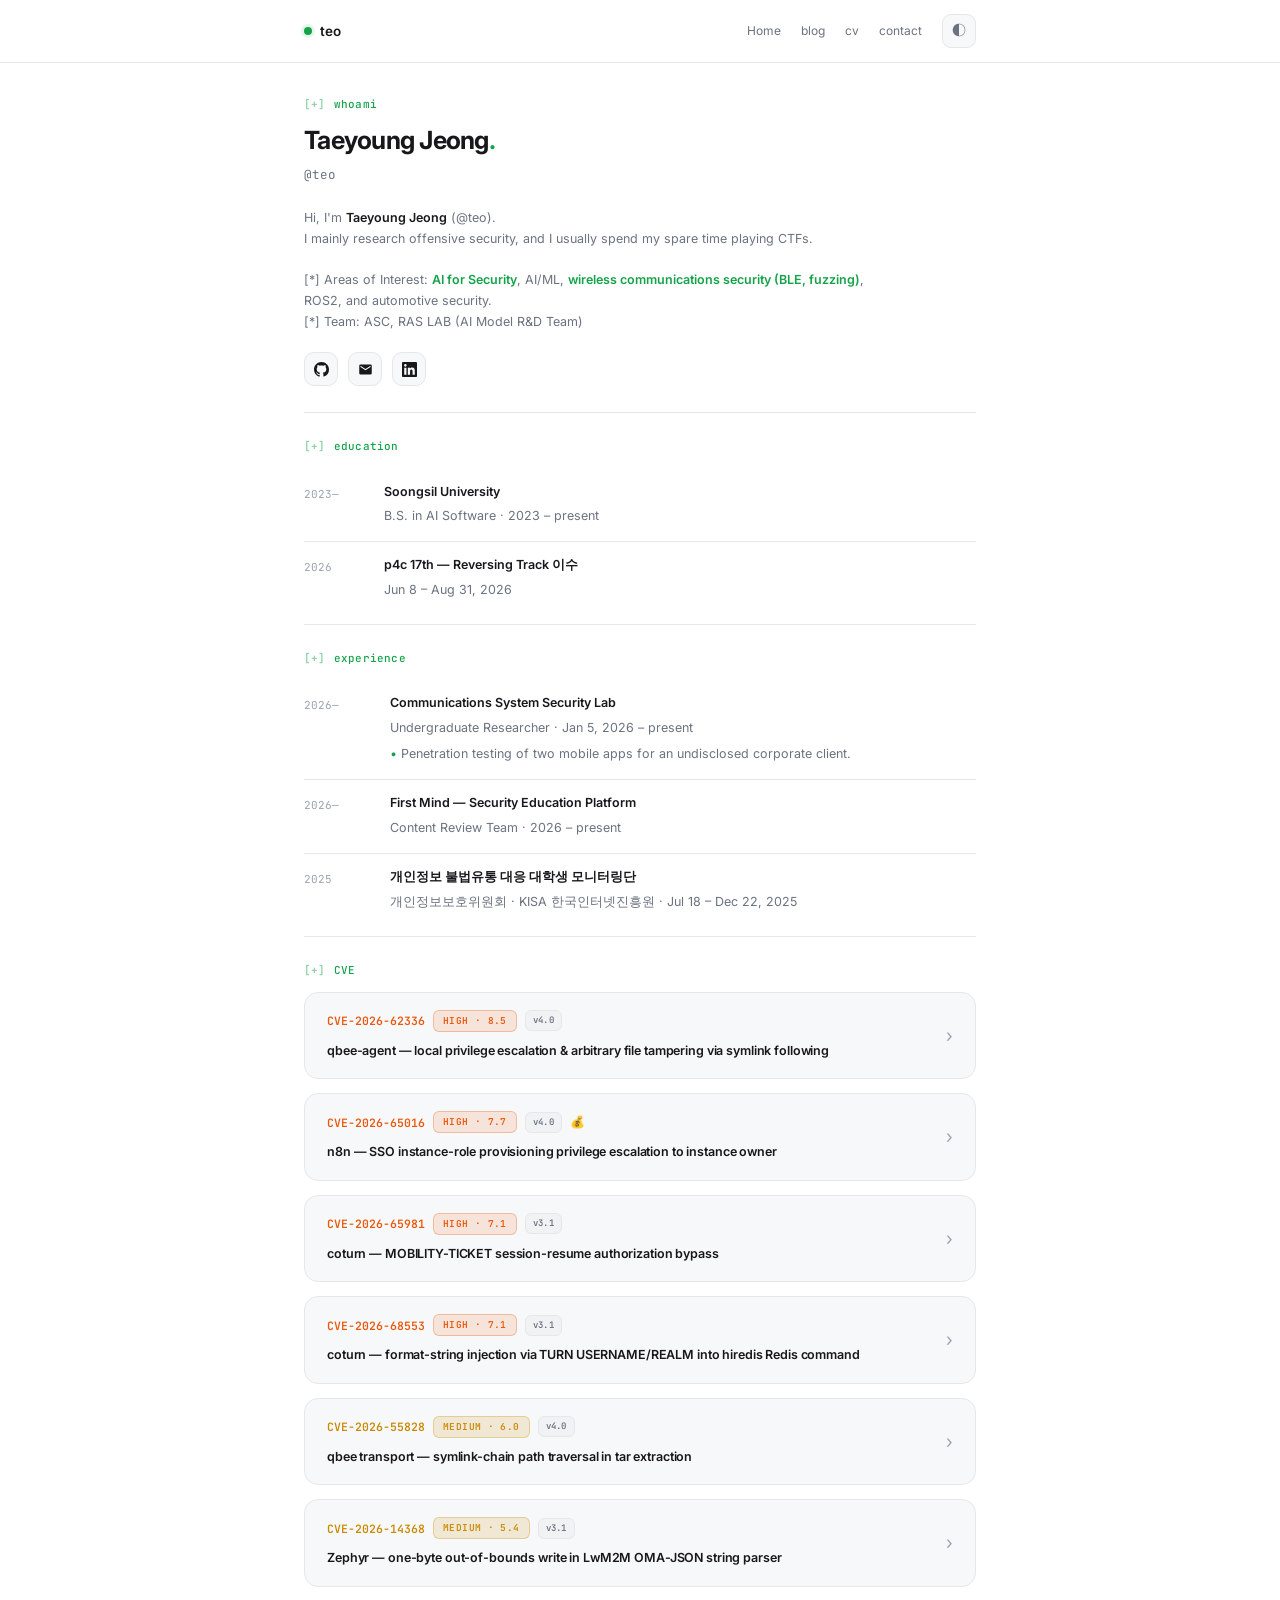
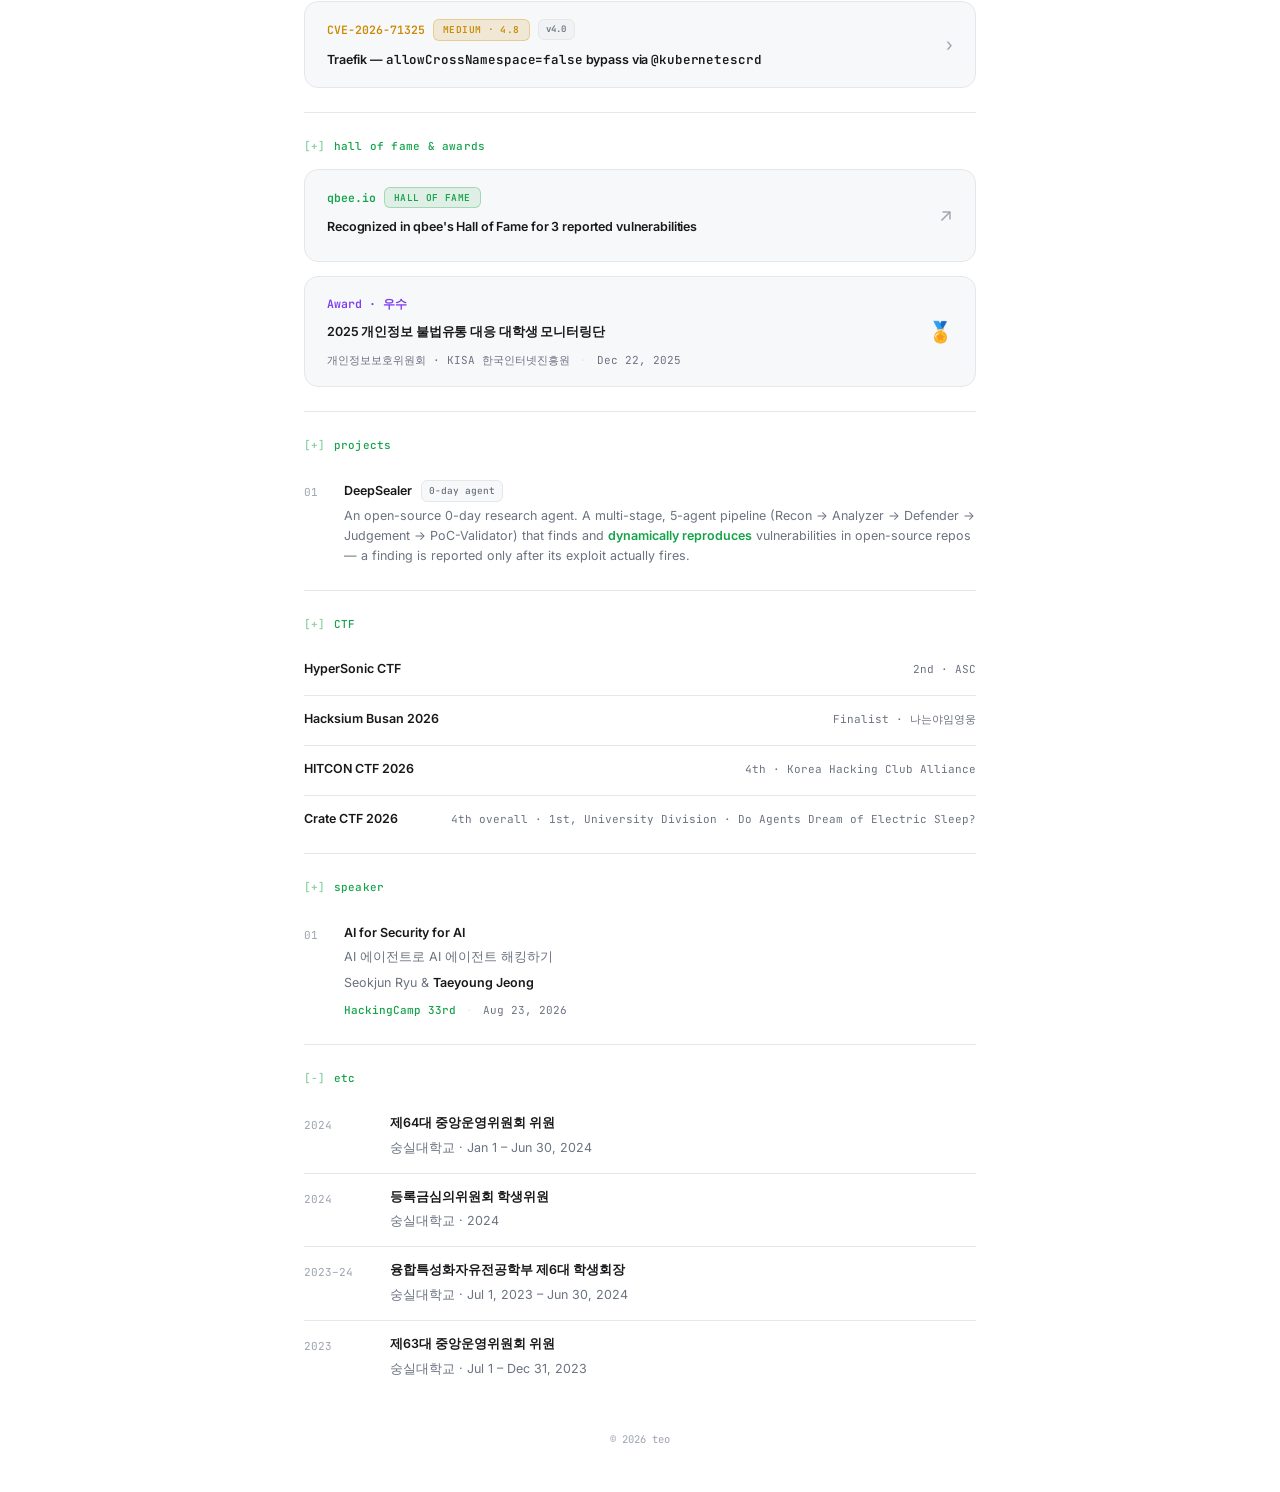
==== commit 4f6a6477: "Mark n8n CVE bounty" ====
--- a/index.html
+++ b/index.html
@@ -394,7 +394,7 @@
             <div class="card-top">
               <span class="cve-id">CVE-2026-65016</span>
               <span class="sev-pill">High · 7.7</span>
-              <span class="cvss-ver">v4.0</span>
+              <span class="cvss-ver">v4.0</span> <span title="Bounty received" aria-label="Bounty received">💰</span>
             </div>
             <h3>n8n — SSO instance-role provisioning privilege escalation to instance owner</h3>
           </div>
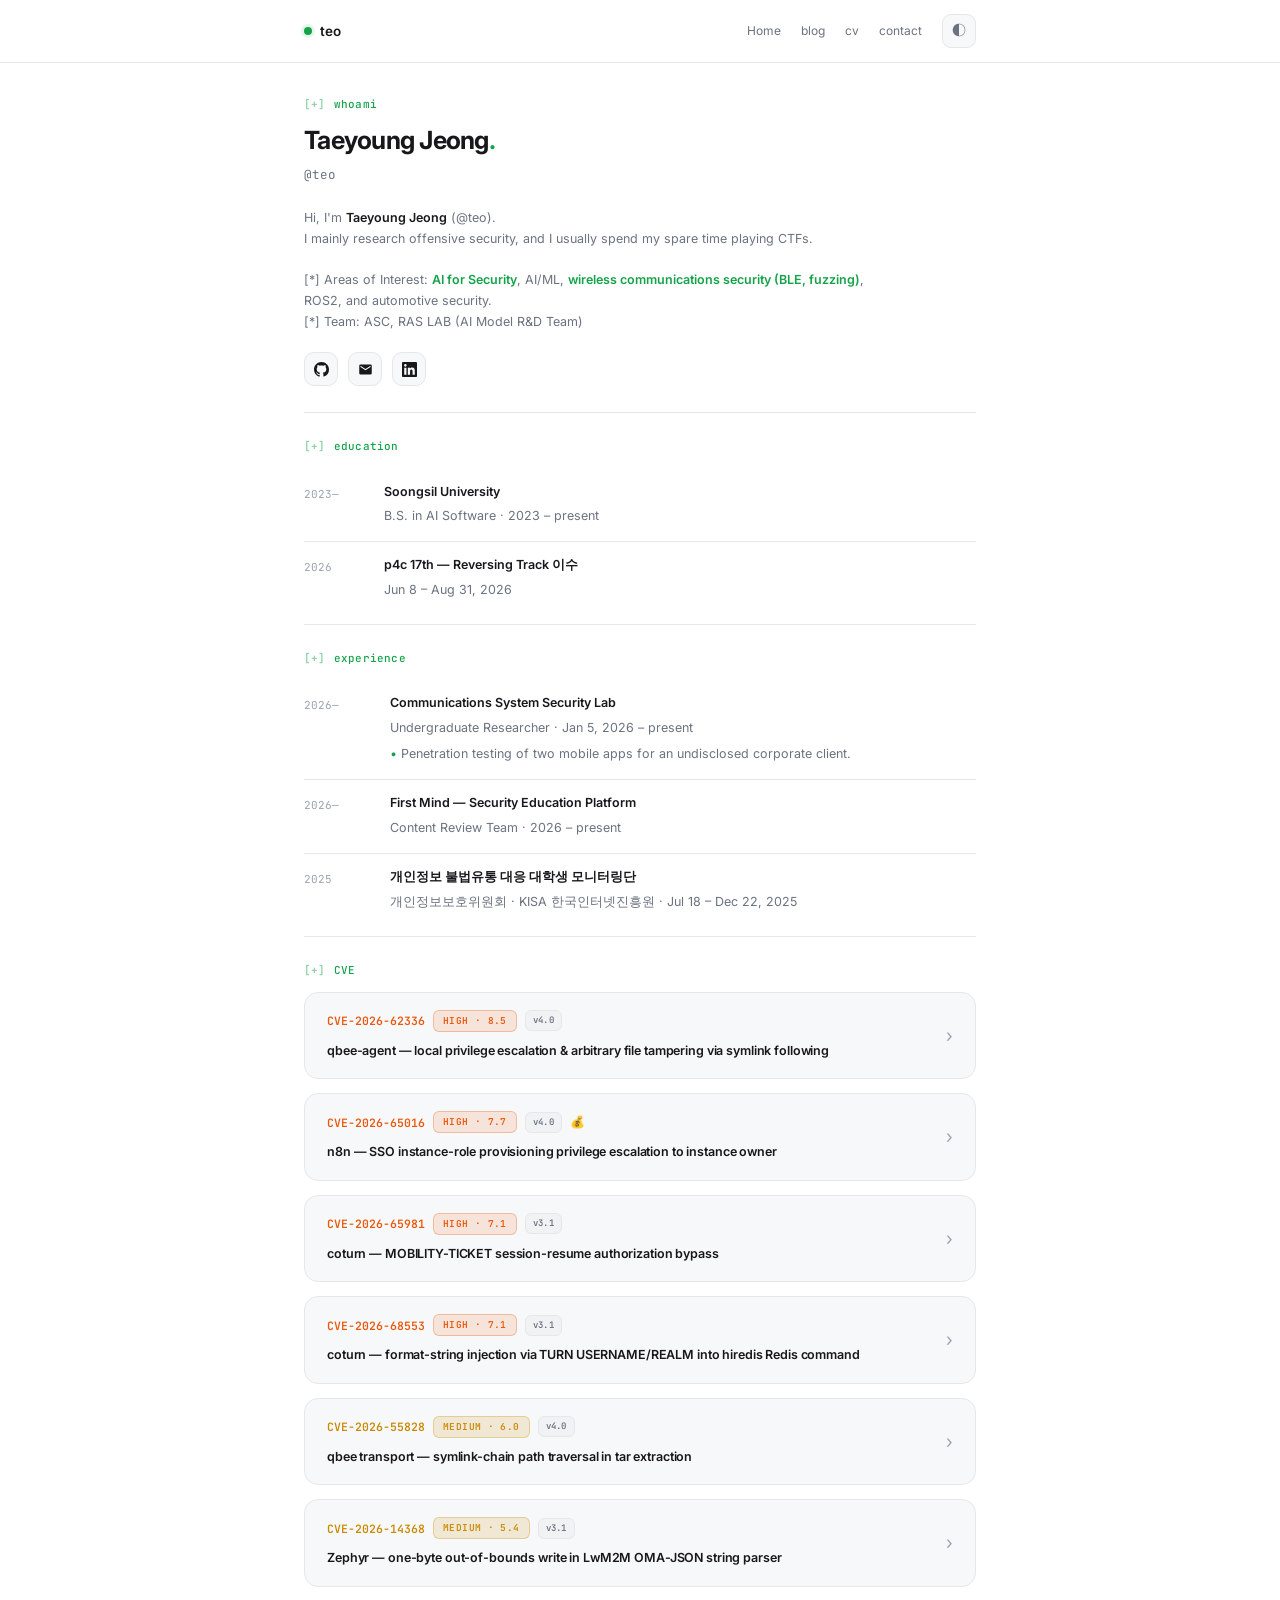
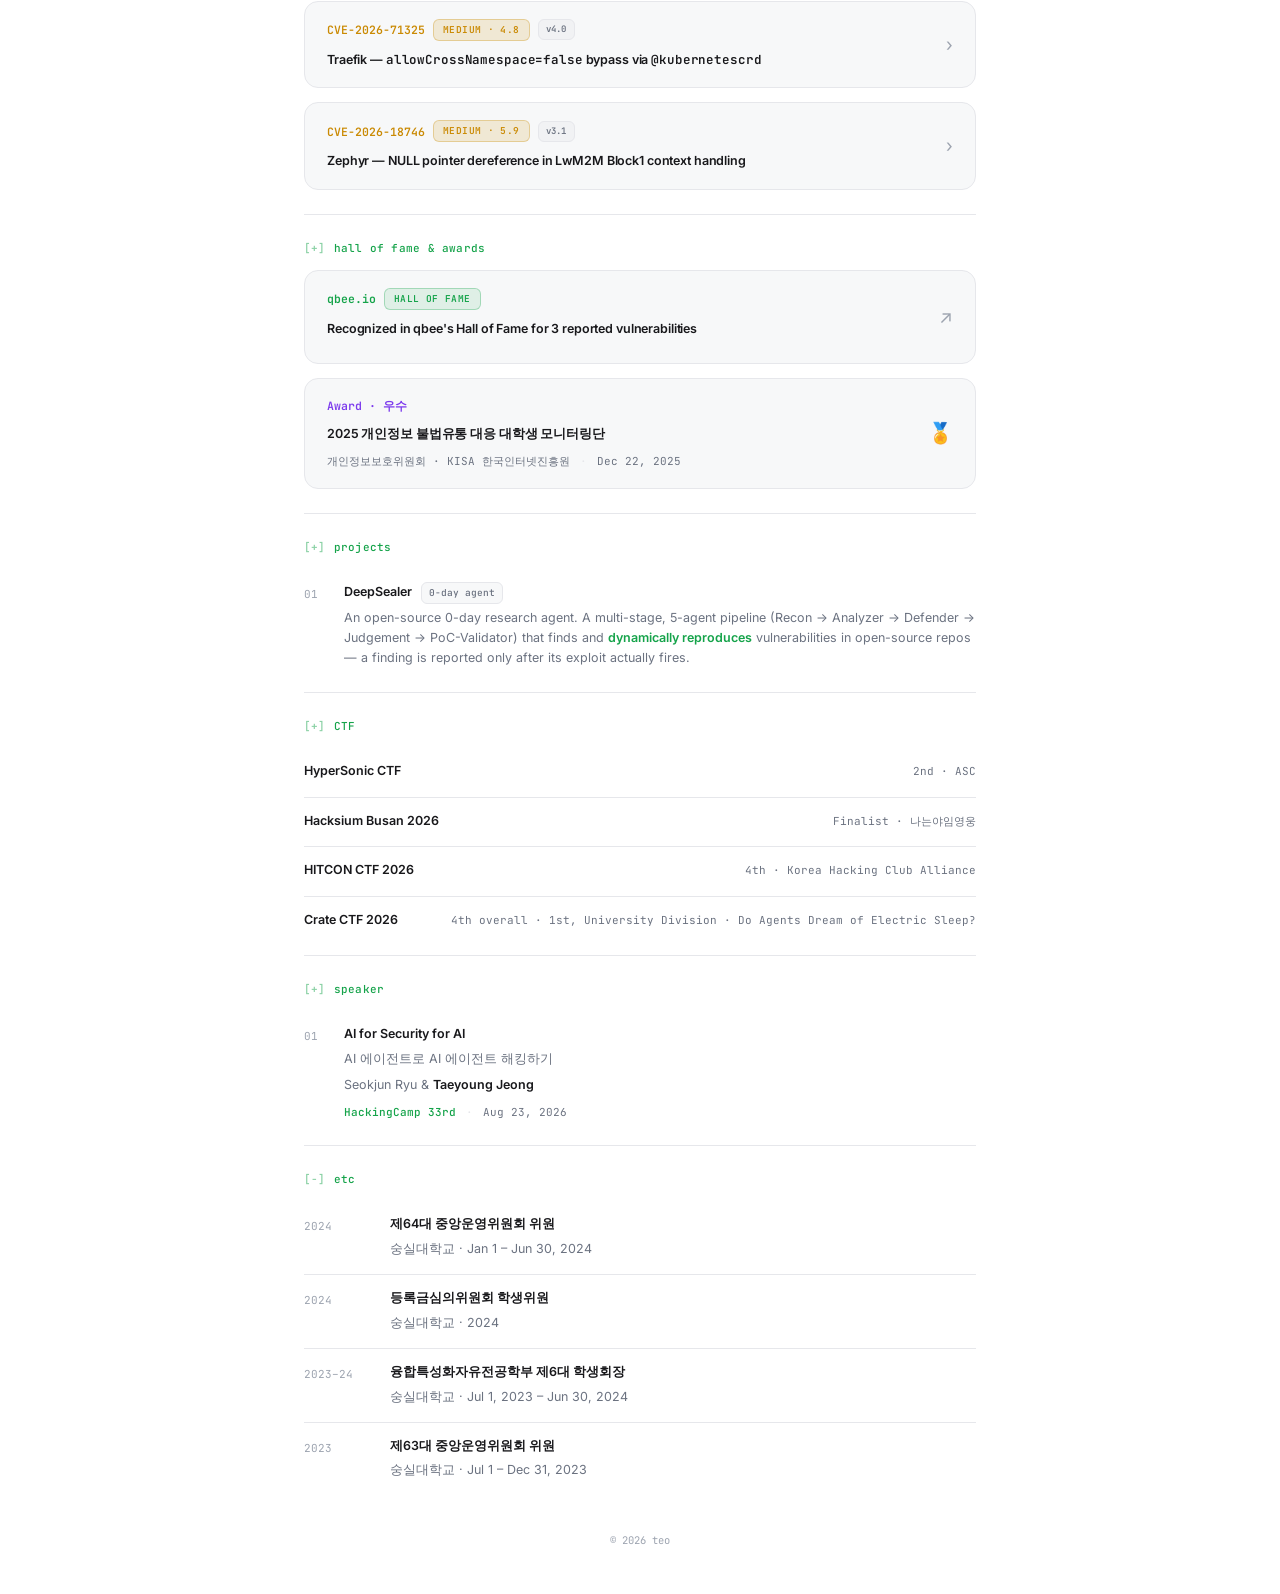
==== commit 1db1e443: "Add Zephyr LwM2M Block1 null dereference advisory" ====
--- a/index.html
+++ b/index.html
@@ -547,6 +547,32 @@
         </div>
       </details>
 
+      <details class="card sv-med">
+        <summary>
+          <div class="sum-main">
+            <div class="card-top">
+              <span class="cve-id">CVE-2026-18746</span>
+              <span class="sev-pill">Medium · 5.9</span>
+              <span class="cvss-ver">v3.1</span>
+            </div>
+            <h3>Zephyr — NULL pointer dereference in LwM2M Block1 context handling</h3>
+          </div>
+          <span class="chev">›</span>
+        </summary>
+        <div class="card-body">
+          <p class="desc">When the static LwM2M Block1 context pool is exhausted,
+            <span class="mono">init_block_ctx()</span> leaves the context pointer as <span class="mono">NULL</span>,
+            but <span class="mono">parse_write_op()</span> dereferences it before checking the error result.
+            A remote peer able to reach the LwM2M socket can hold three incomplete block-wise writes and trigger
+            a fatal memory fault with a fourth request, crashing or resetting the device. (CWE-476)</p>
+          <div class="tgt mono">zephyrproject-rtos/zephyr · &gt;= 3.7.0, &lt; 4.3.2 / &gt;= 4.4.0, &lt; 4.5.0 → patched 4.3.2 / 4.5.0 · CVSS:3.1/AV:N/AC:H/PR:N/UI:N/S:U/C:N/I:N/A:H</div>
+          <div class="adv-links">
+            <a href="https://nvd.nist.gov/vuln/detail/CVE-2026-18746" target="_blank" rel="noopener">NVD ↗</a>
+            <a href="https://github.com/zephyrproject-rtos/zephyr/security/advisories/GHSA-4q9g-2mhh-m7w7" target="_blank" rel="noopener">GitHub Advisory ↗</a>
+          </div>
+        </div>
+      </details>
+
     </div>
   </section>
 
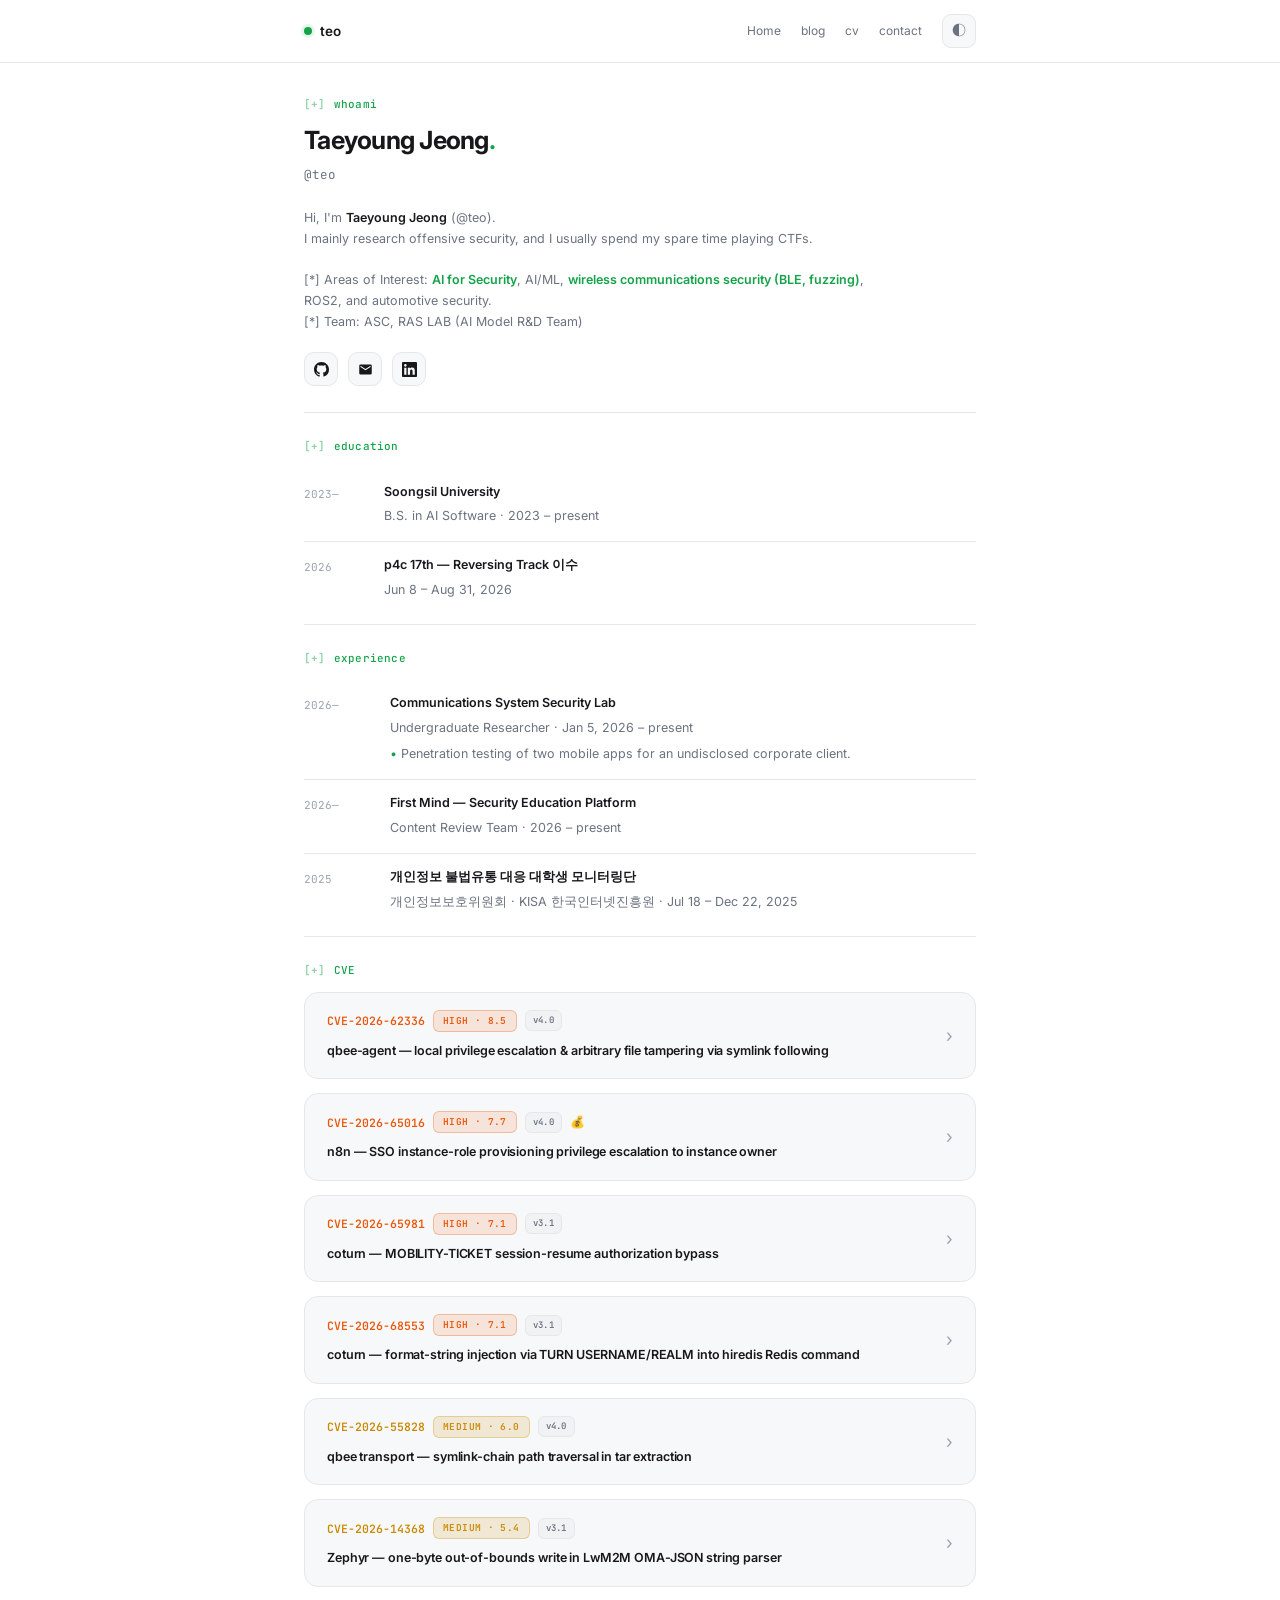
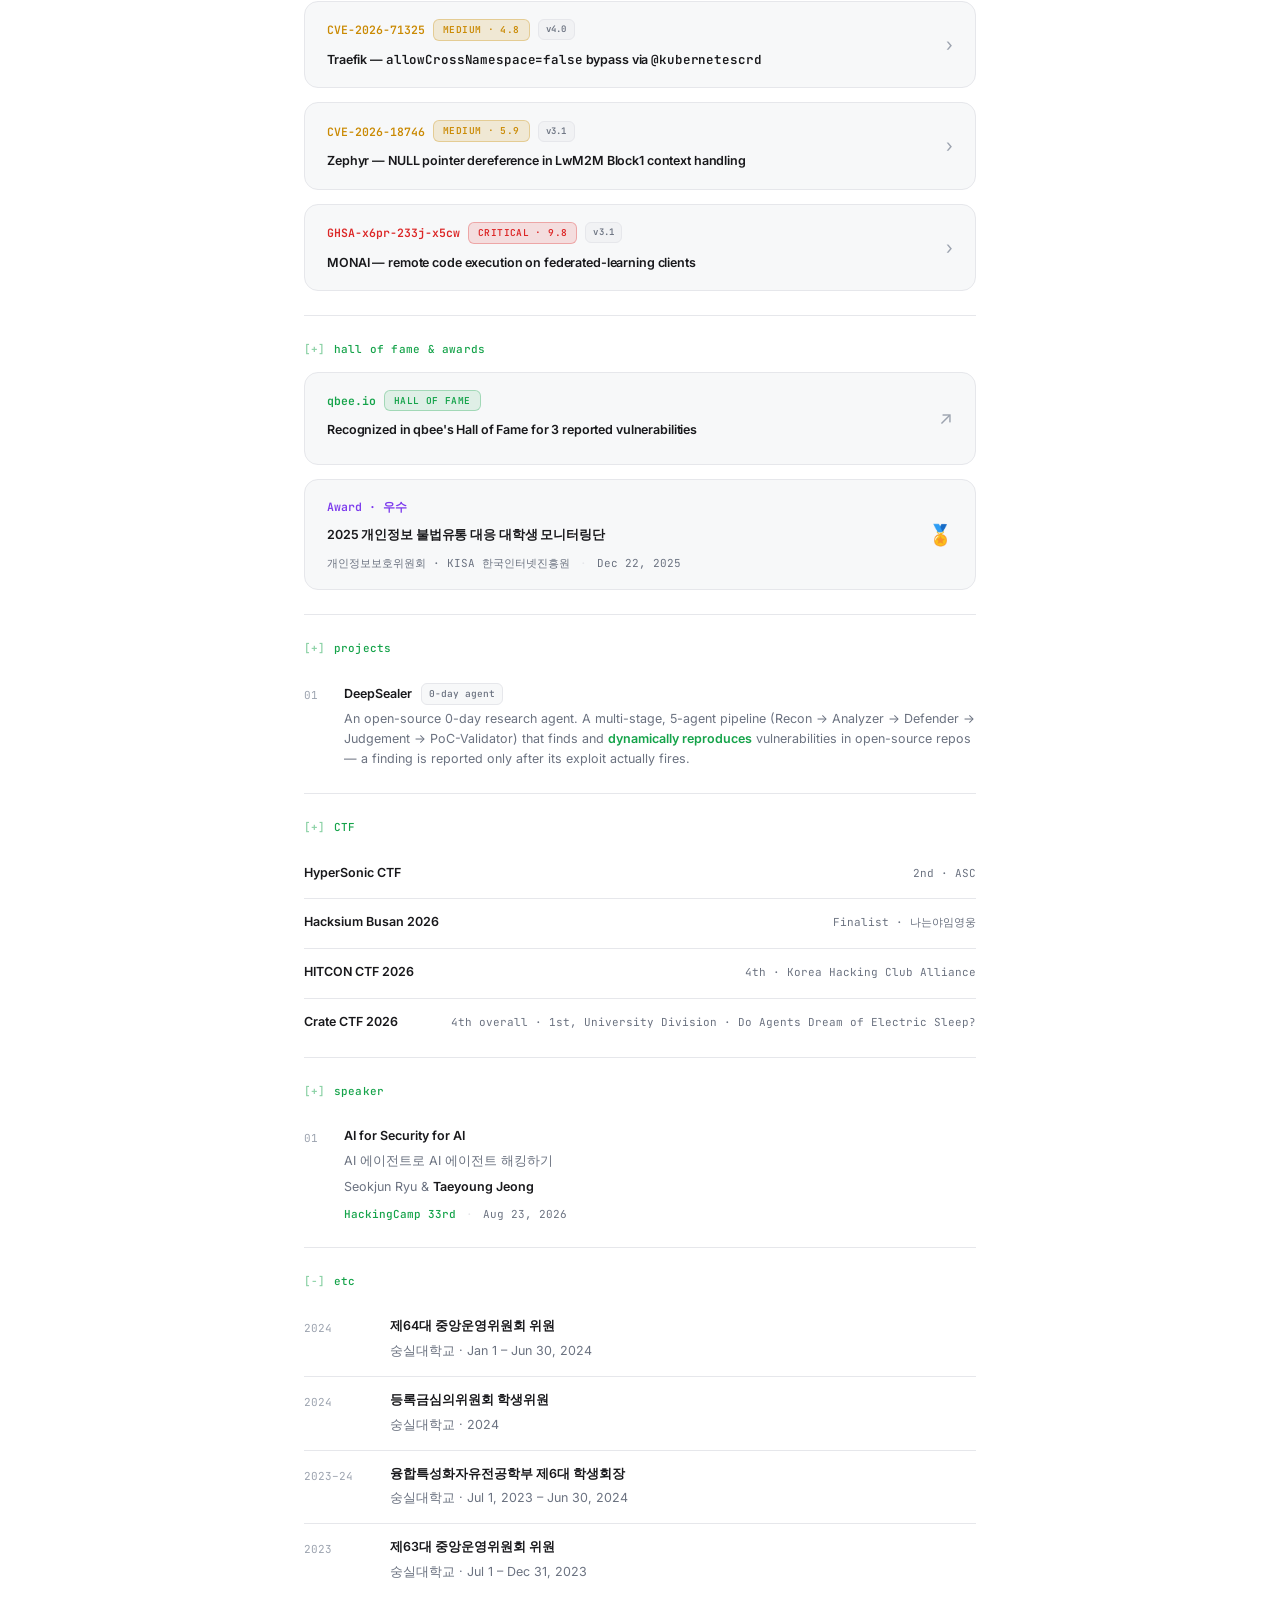
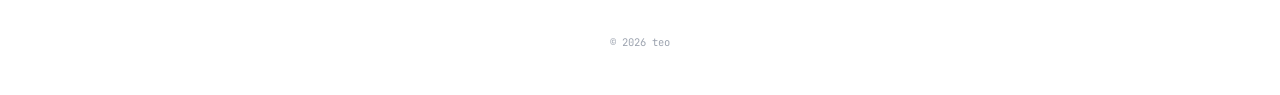
==== commit 2747c7e7: "Add MONAI federated learning RCE advisory" ====
--- a/index.html
+++ b/index.html
@@ -573,6 +573,31 @@
         </div>
       </details>
 
+      <details class="card sv-crit">
+        <summary>
+          <div class="sum-main">
+            <div class="card-top">
+              <span class="cve-id">GHSA-x6pr-233j-x5cw</span>
+              <span class="sev-pill">Critical · 9.8</span>
+              <span class="cvss-ver">v3.1</span>
+            </div>
+            <h3>MONAI — remote code execution on federated-learning clients</h3>
+          </div>
+          <span class="chev">›</span>
+        </summary>
+        <div class="card-body">
+          <p class="desc">The federated-learning client <span class="mono">MonaiAlgo</span> executes
+            server-provisioned bundle configuration during initialization. A malicious or compromised aggregation
+            server can supply a crafted <span class="mono">configs/train.json</span> or
+            <span class="mono">configs/logging.conf</span> and execute arbitrary code on every participating client
+            without user interaction. (CWE-94)</p>
+          <div class="tgt mono">monai (PyPI) · &gt;= 1.0.0 → patched &gt;= 1.6.1 · CVSS:3.1/AV:N/AC:L/PR:N/UI:N/S:U/C:H/I:H/A:H</div>
+          <div class="adv-links">
+            <a href="https://github.com/Project-MONAI/MONAI/security/advisories/GHSA-x6pr-233j-x5cw" target="_blank" rel="noopener">GitHub Advisory ↗</a>
+          </div>
+        </div>
+      </details>
+
     </div>
   </section>
 
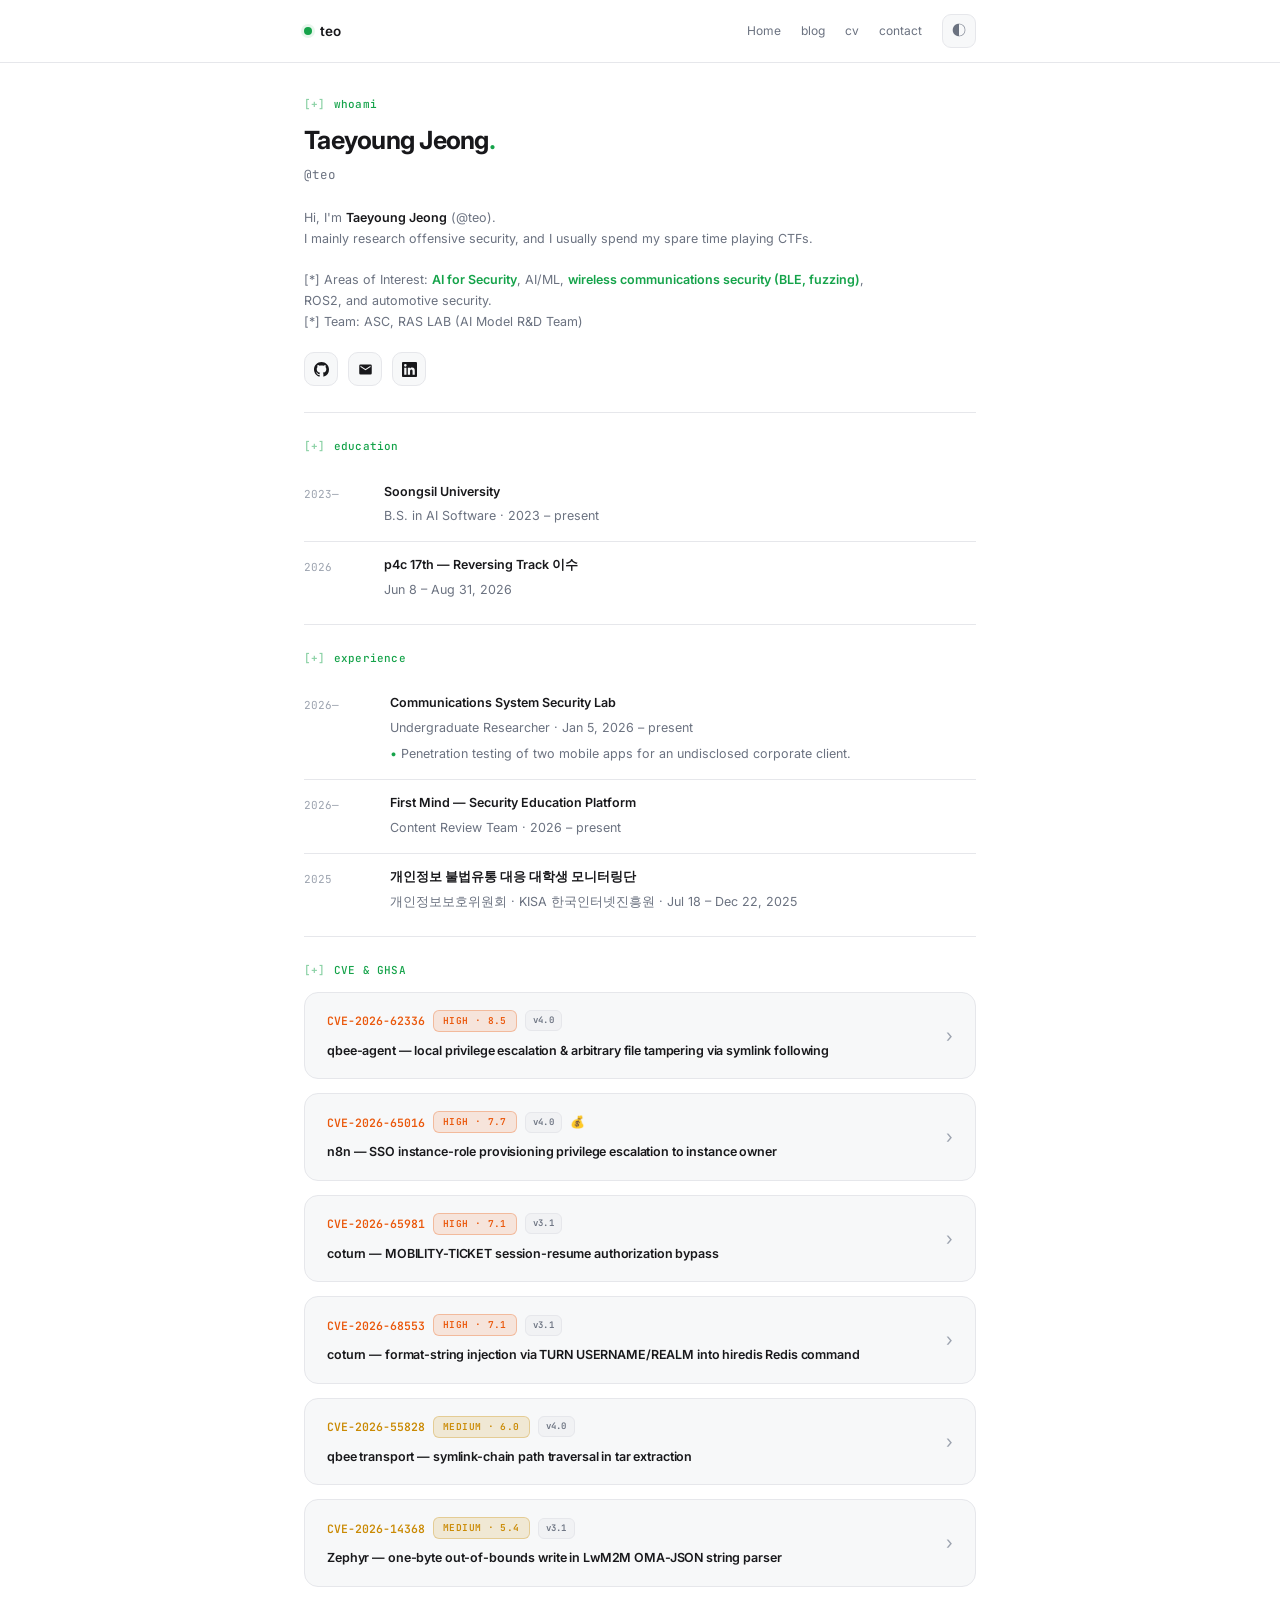
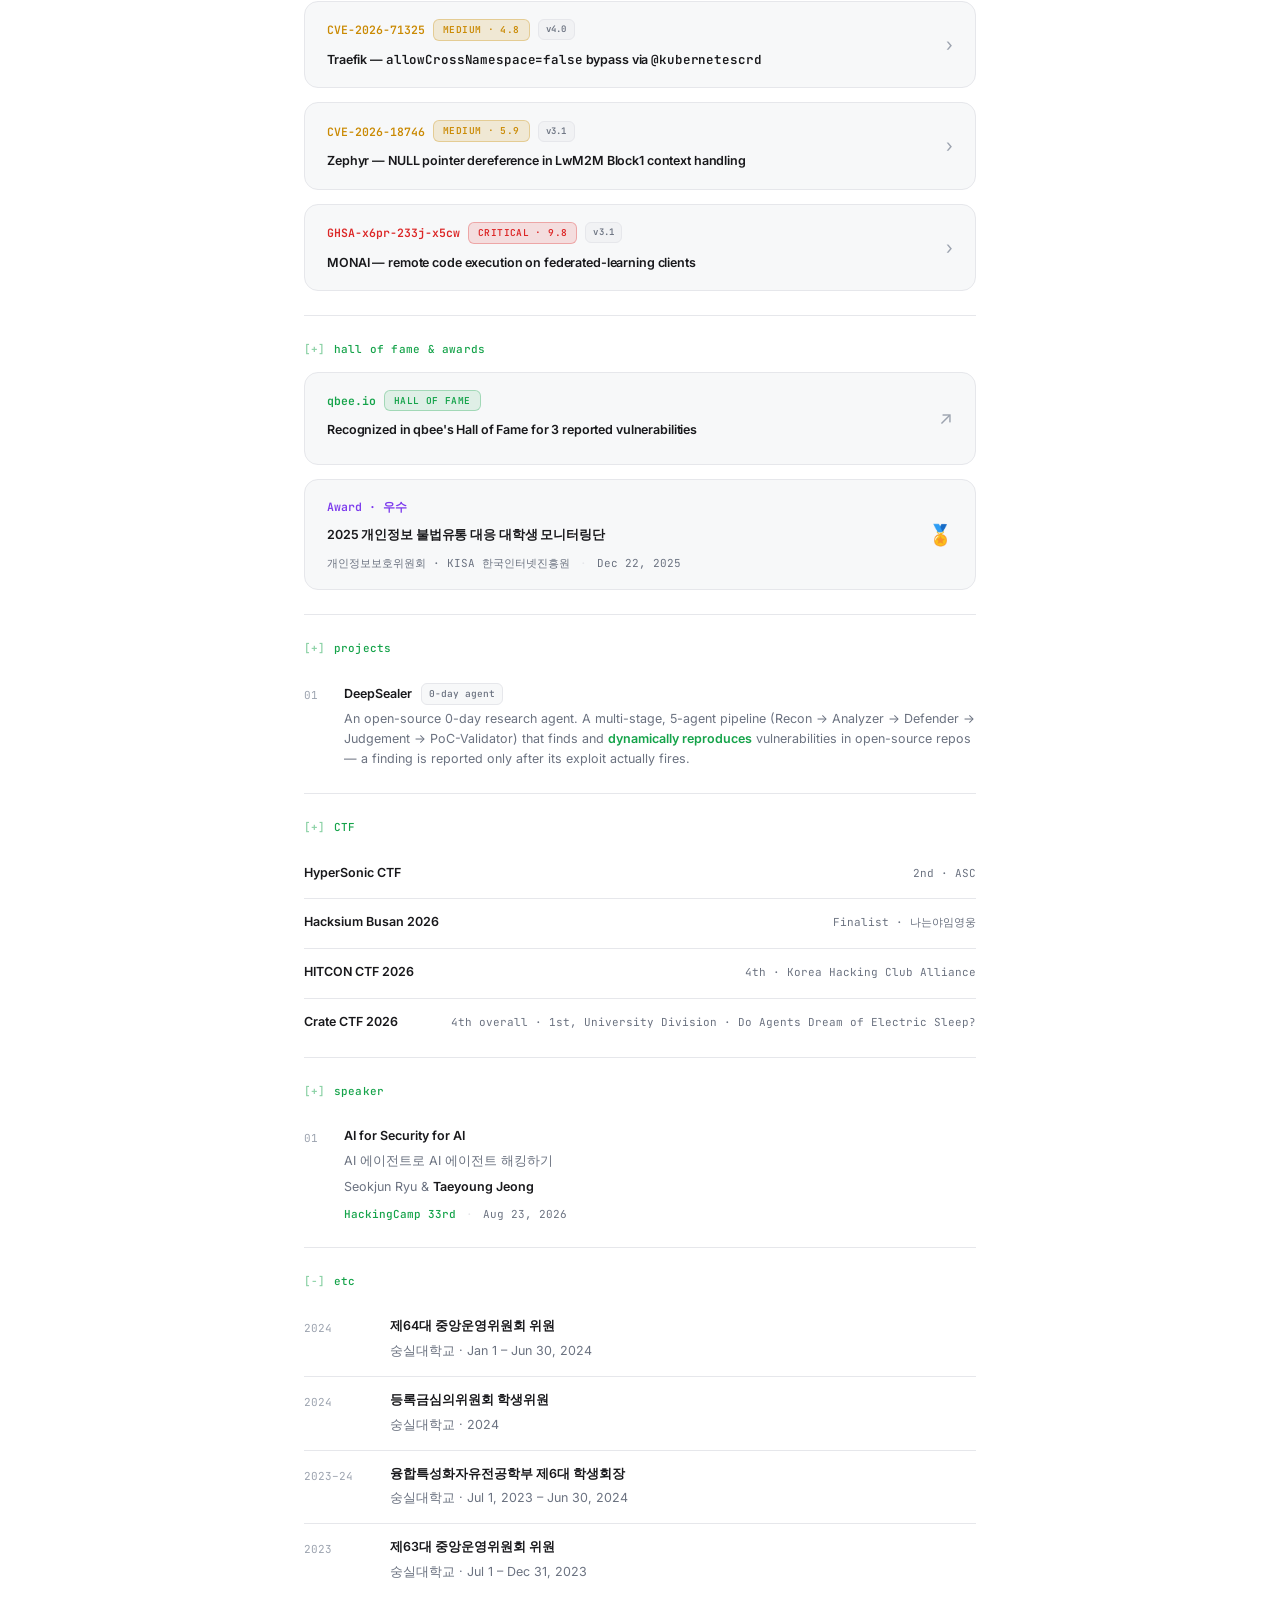
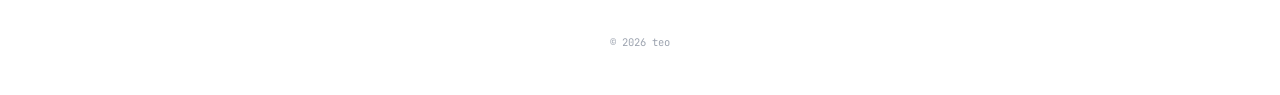
==== commit 46f7cc6f: "Label advisory section for CVE and GHSA" ====
--- a/index.html
+++ b/index.html
@@ -360,7 +360,7 @@
 
   <!-- ADVISORIES -->
   <section id="advisories">
-    <div class="eyebrow">CVE</div>
+    <div class="eyebrow">CVE &amp; GHSA</div>
     <div class="cards">
 
       <details class="card sv-high">
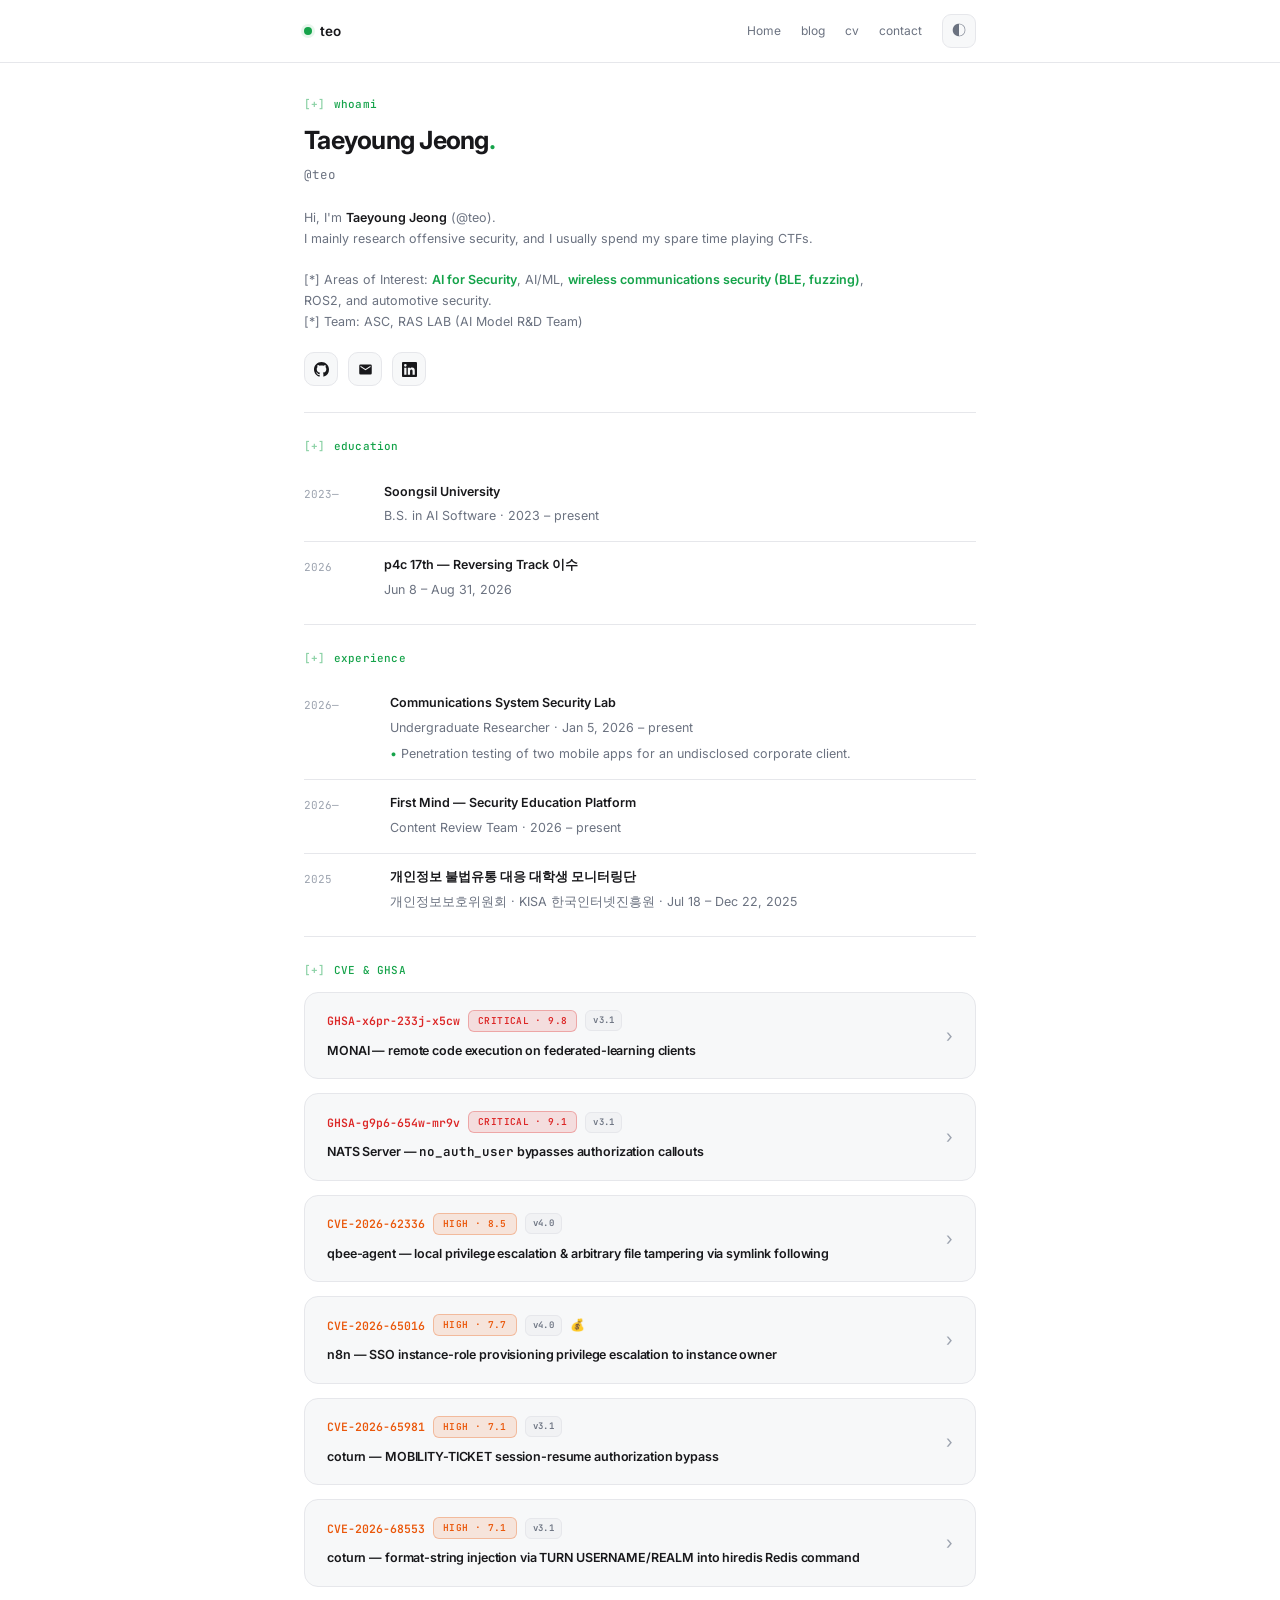
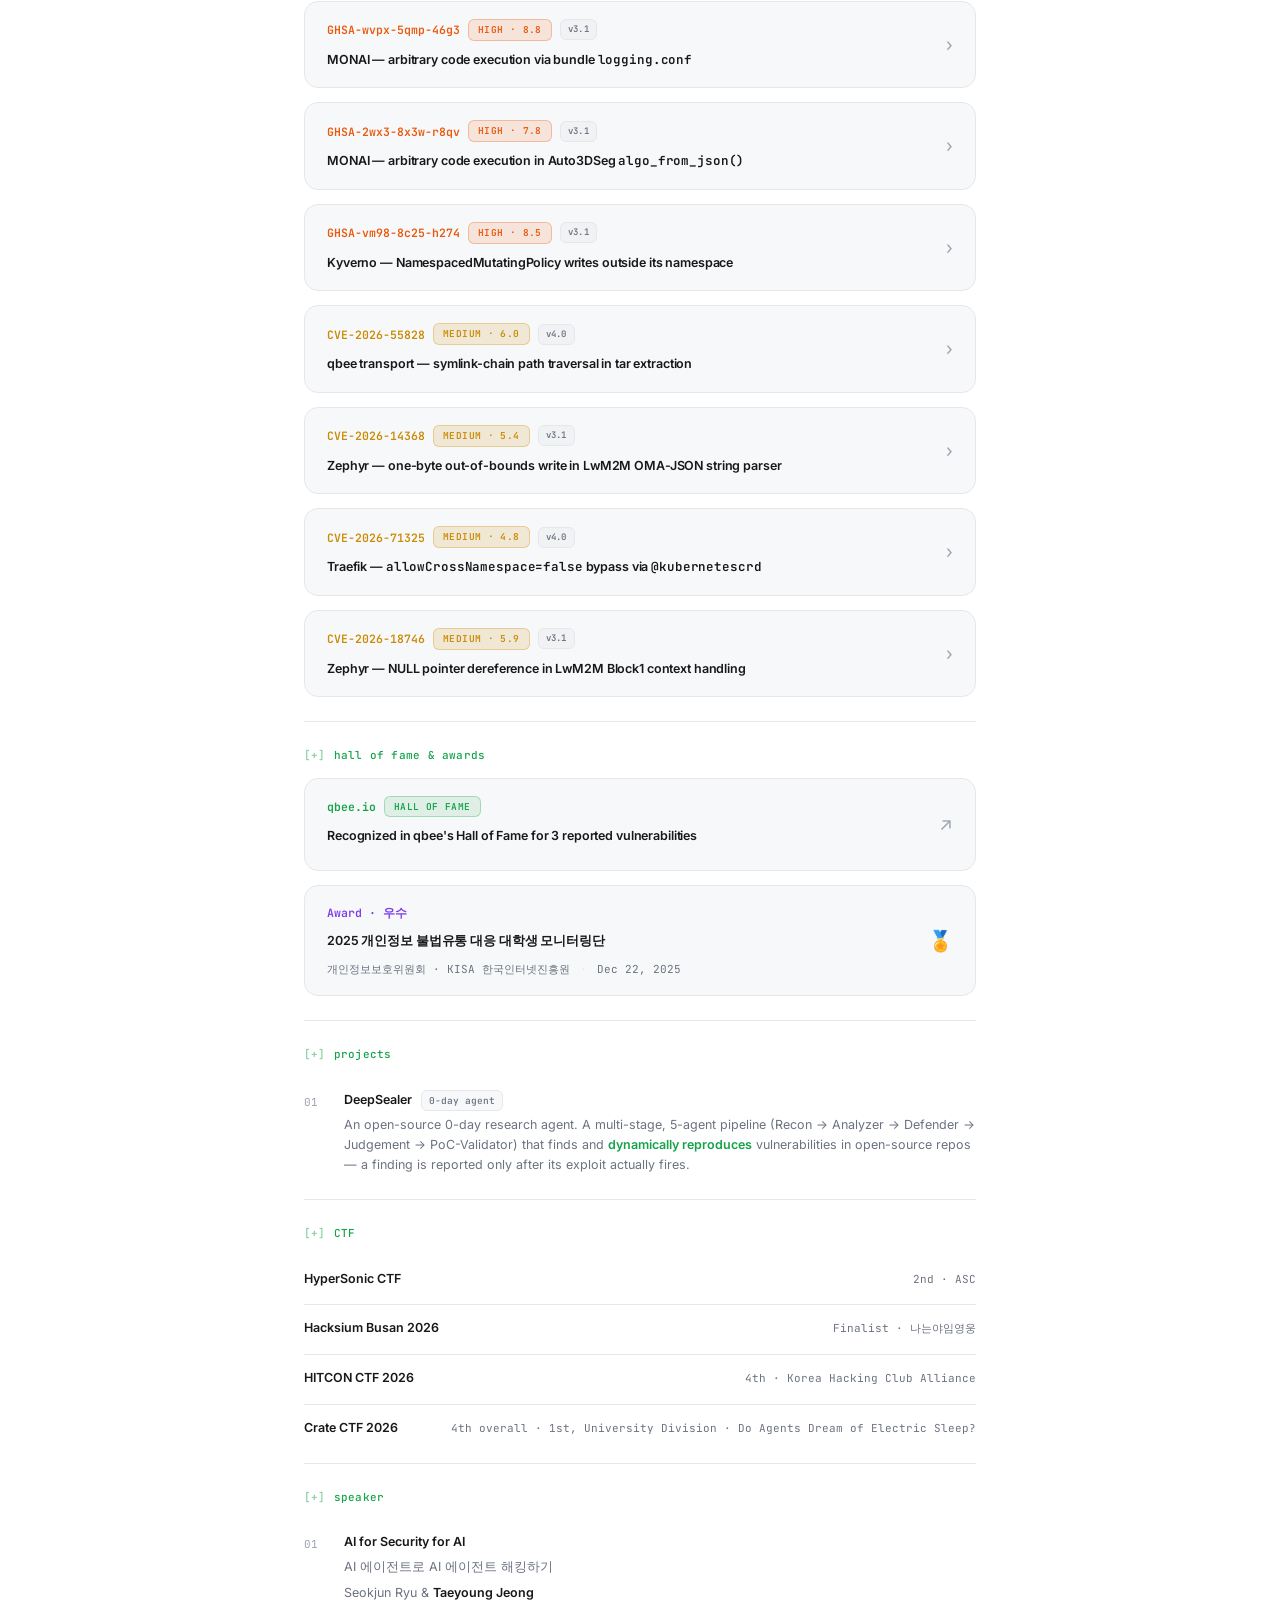
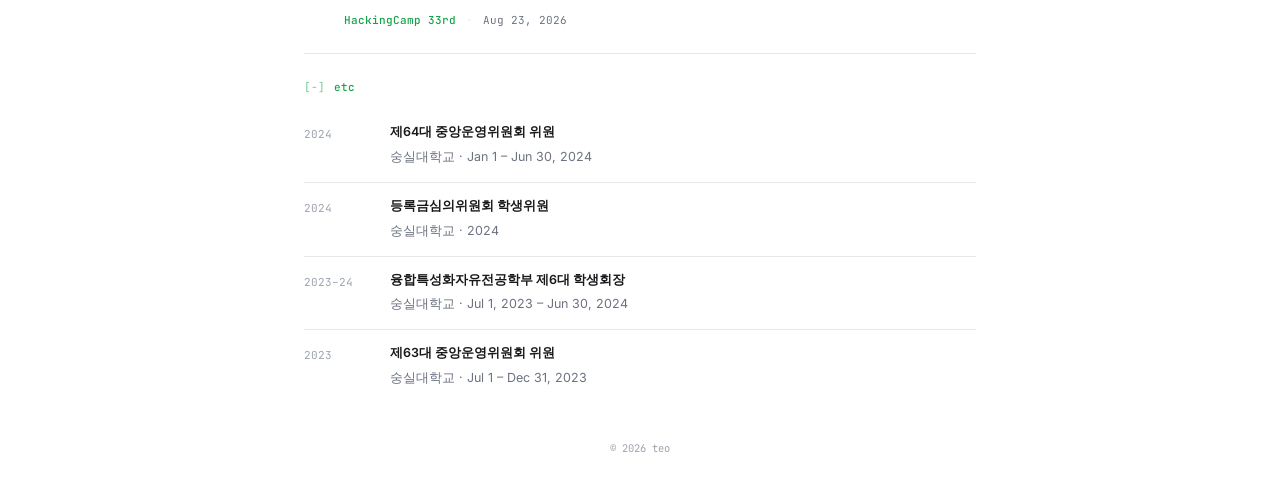
==== commit ccace300: "Add security advisories and sort by severity" ====
--- a/index.html
+++ b/index.html
@@ -171,6 +171,8 @@
   .card.sv-na  {--sevc:#6b7280;--sevbg:rgba(107,114,128,.13)}
   .card.sv-brand{--sevc:var(--accent);--sevbg:var(--accent-soft)}
   .card.sv-award{--sevc:#7c3aed;--sevbg:rgba(124,58,237,.13)}
+  #advisories .card.sv-crit{order:-2}
+  #advisories .card.sv-high{order:-1}
   :root[data-theme="dark"] .card.sv-award{--sevc:#a78bfa}
   @media(prefers-color-scheme:dark){:root:not([data-theme="light"]) .card.sv-award{--sevc:#a78bfa}}
   :root[data-theme="dark"] .card.sv-na  {--sevc:#9ca3af}
@@ -598,6 +600,103 @@
         </div>
       </details>
 
+      <details class="card sv-high">
+        <summary>
+          <div class="sum-main">
+            <div class="card-top">
+              <span class="cve-id">GHSA-wvpx-5qmp-46g3</span>
+              <span class="sev-pill">High · 8.8</span>
+              <span class="cvss-ver">v3.1</span>
+            </div>
+            <h3>MONAI — arbitrary code execution via bundle <span class="mono">logging.conf</span></h3>
+          </div>
+          <span class="chev">›</span>
+        </summary>
+        <div class="card-body">
+          <p class="desc"><span class="mono">ConfigWorkflow</span> passes a bundle's
+            <span class="mono">configs/logging.conf</span> to <span class="mono">logging.config.fileConfig()</span>,
+            which evaluates handler fields with <span class="mono">eval()</span>. A malicious bundle can therefore
+            execute arbitrary code when a victim loads or runs it. (CWE-94)</p>
+          <div class="tgt mono">monai (PyPI) · &gt;= 1.2.0 → patched 1.6.1 · CVSS:3.1/AV:N/AC:L/PR:N/UI:R/S:U/C:H/I:H/A:H</div>
+          <div class="adv-links">
+            <a href="https://github.com/Project-MONAI/MONAI/security/advisories/GHSA-wvpx-5qmp-46g3" target="_blank" rel="noopener">GitHub Advisory ↗</a>
+          </div>
+        </div>
+      </details>
+
+      <details class="card sv-high">
+        <summary>
+          <div class="sum-main">
+            <div class="card-top">
+              <span class="cve-id">GHSA-2wx3-8x3w-r8qv</span>
+              <span class="sev-pill">High · 7.8</span>
+              <span class="cvss-ver">v3.1</span>
+            </div>
+            <h3>MONAI — arbitrary code execution in Auto3DSeg <span class="mono">algo_from_json()</span></h3>
+          </div>
+          <span class="chev">›</span>
+        </summary>
+        <div class="card-body">
+          <p class="desc">Auto3DSeg loads an untrusted <span class="mono">algo_object.json</span>, adds an
+            attacker-controlled directory to <span class="mono">sys.path</span>, and instantiates its
+            <span class="mono">_target_</span> class. A crafted work directory can execute arbitrary Python code
+            when loaded by <span class="mono">AutoRunner</span> or <span class="mono">import_bundle_algo_history</span>.
+            (CWE-470)</p>
+          <div class="tgt mono">monai (PyPI) · ≤ 1.6.0rc1 → patched ≥ 1.6.1 · CVSS:3.1/AV:L/AC:L/PR:N/UI:R/S:U/C:H/I:H/A:H</div>
+          <div class="adv-links">
+            <a href="https://github.com/Project-MONAI/MONAI/security/advisories/GHSA-2wx3-8x3w-r8qv" target="_blank" rel="noopener">GitHub Advisory ↗</a>
+          </div>
+        </div>
+      </details>
+
+      <details class="card sv-high">
+        <summary>
+          <div class="sum-main">
+            <div class="card-top">
+              <span class="cve-id">GHSA-vm98-8c25-h274</span>
+              <span class="sev-pill">High · 8.5</span>
+              <span class="cvss-ver">v3.1</span>
+            </div>
+            <h3>Kyverno — NamespacedMutatingPolicy writes outside its namespace</h3>
+          </div>
+          <span class="chev">›</span>
+        </summary>
+        <div class="card-body">
+          <p class="desc">A tenant allowed to create a <span class="mono">NamespacedMutatingPolicy</span> can
+            redirect mutate-existing targets into other namespaces or cluster-scoped resources. Kyverno's powerful
+            background-controller ServiceAccount performs the write without validating the target namespace or the
+            policy author's authorization, bypassing tenant isolation. (CWE-269 / CWE-284 / CWE-863)</p>
+          <div class="tgt mono">github.com/kyverno/kyverno · ≤ v1.18.2 → patched 1.19.2 · CVSS:3.1/AV:N/AC:L/PR:L/UI:N/S:C/C:L/I:H/A:N</div>
+          <div class="adv-links">
+            <a href="https://github.com/kyverno/kyverno/security/advisories/GHSA-vm98-8c25-h274" target="_blank" rel="noopener">GitHub Advisory ↗</a>
+          </div>
+        </div>
+      </details>
+
+      <details class="card sv-crit">
+        <summary>
+          <div class="sum-main">
+            <div class="card-top">
+              <span class="cve-id">GHSA-g9p6-654w-mr9v</span>
+              <span class="sev-pill">Critical · 9.1</span>
+              <span class="cvss-ver">v3.1</span>
+            </div>
+            <h3>NATS Server — <span class="mono">no_auth_user</span> bypasses authorization callouts</h3>
+          </div>
+          <span class="chev">›</span>
+        </summary>
+        <div class="card-body">
+          <p class="desc">Before <span class="mono">CONNECT</span>, NATS Server could register the configured
+            <span class="mono">no_auth_user</span> without consulting the authorization callout. In deployments
+            combining these features, a connection rejected by normal authentication could be admitted with that
+            user's permissions. (CWE-863)</p>
+          <div class="tgt mono">github.com/nats-io/nats-server/v2 · ≤ 2.12.13 / ≤ 2.14.3 → patched 2.12.14 / 2.14.4 / 2.15.0 · CVSS:3.1/AV:N/AC:L/PR:N/UI:N/S:U/C:H/I:H/A:N</div>
+          <div class="adv-links">
+            <a href="https://github.com/nats-io/nats-server/security/advisories/GHSA-g9p6-654w-mr9v" target="_blank" rel="noopener">GitHub Advisory ↗</a>
+          </div>
+        </div>
+      </details>
+
     </div>
   </section>
 
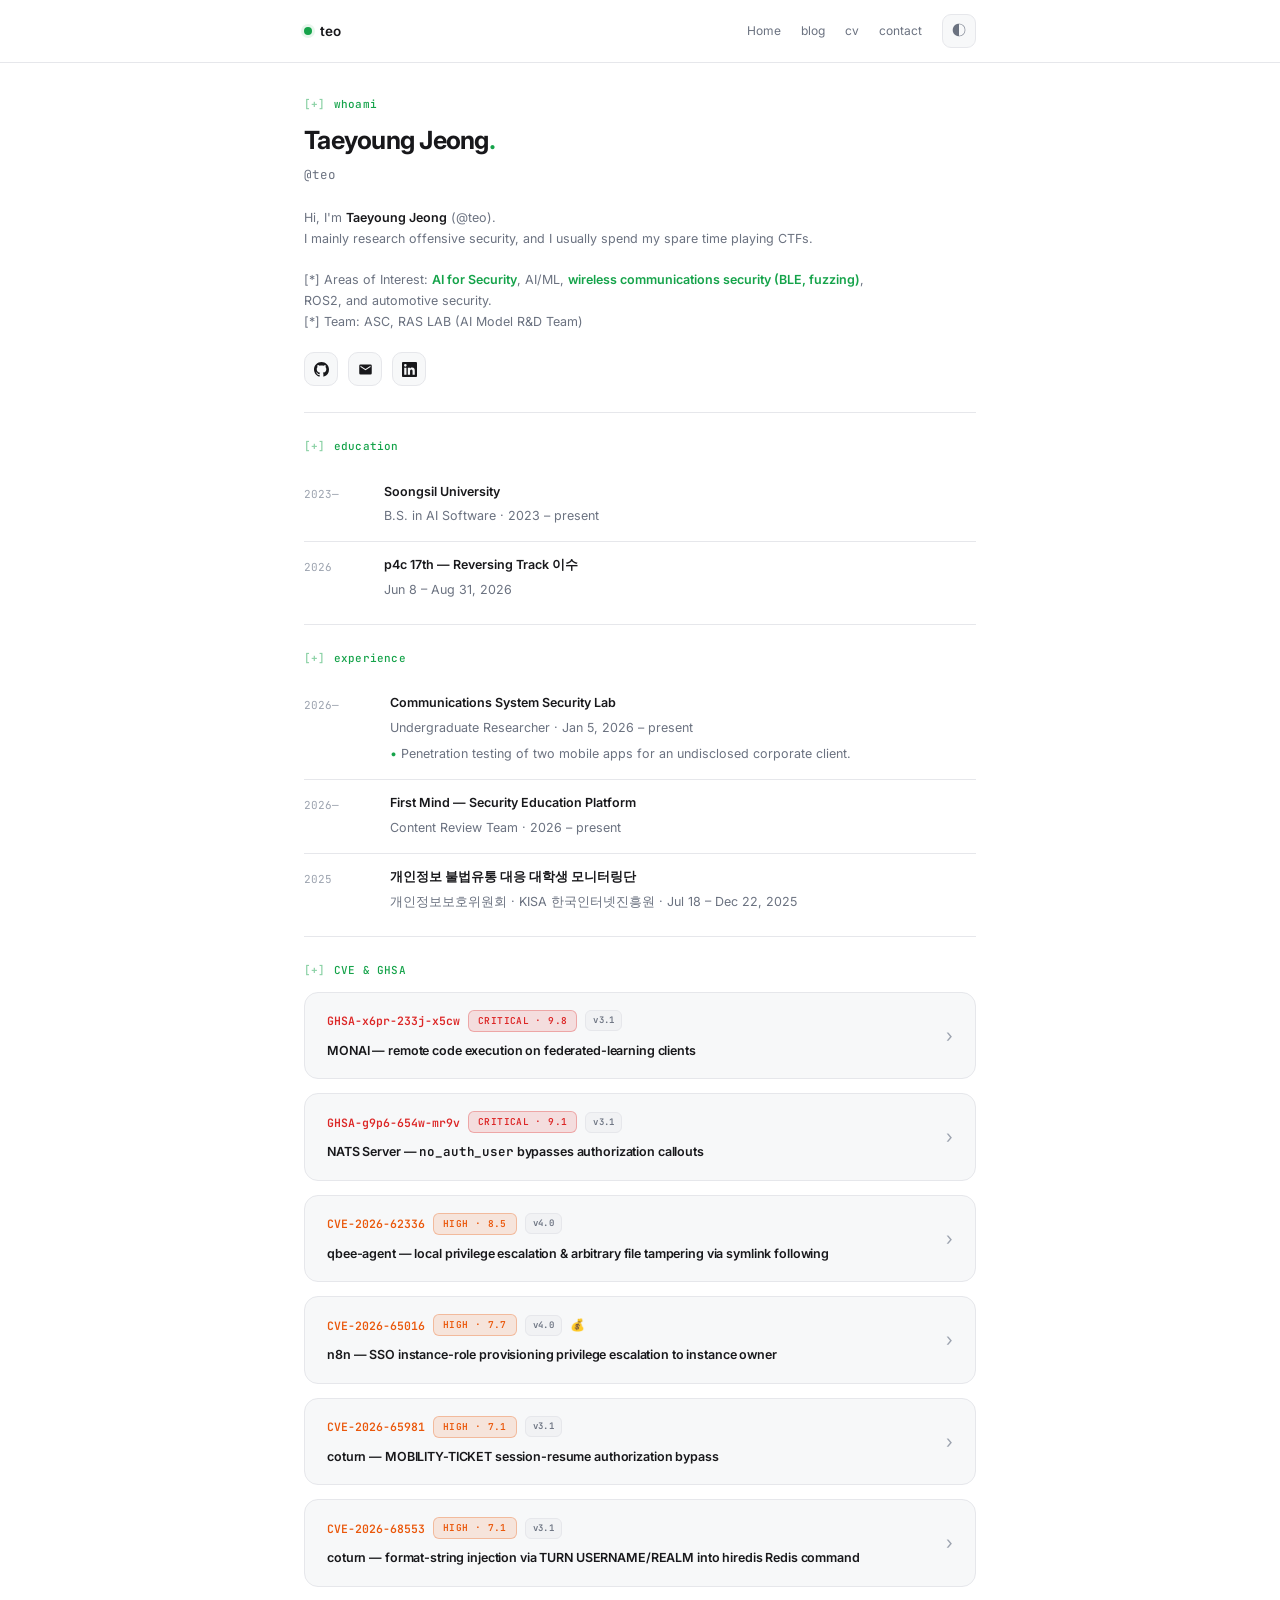
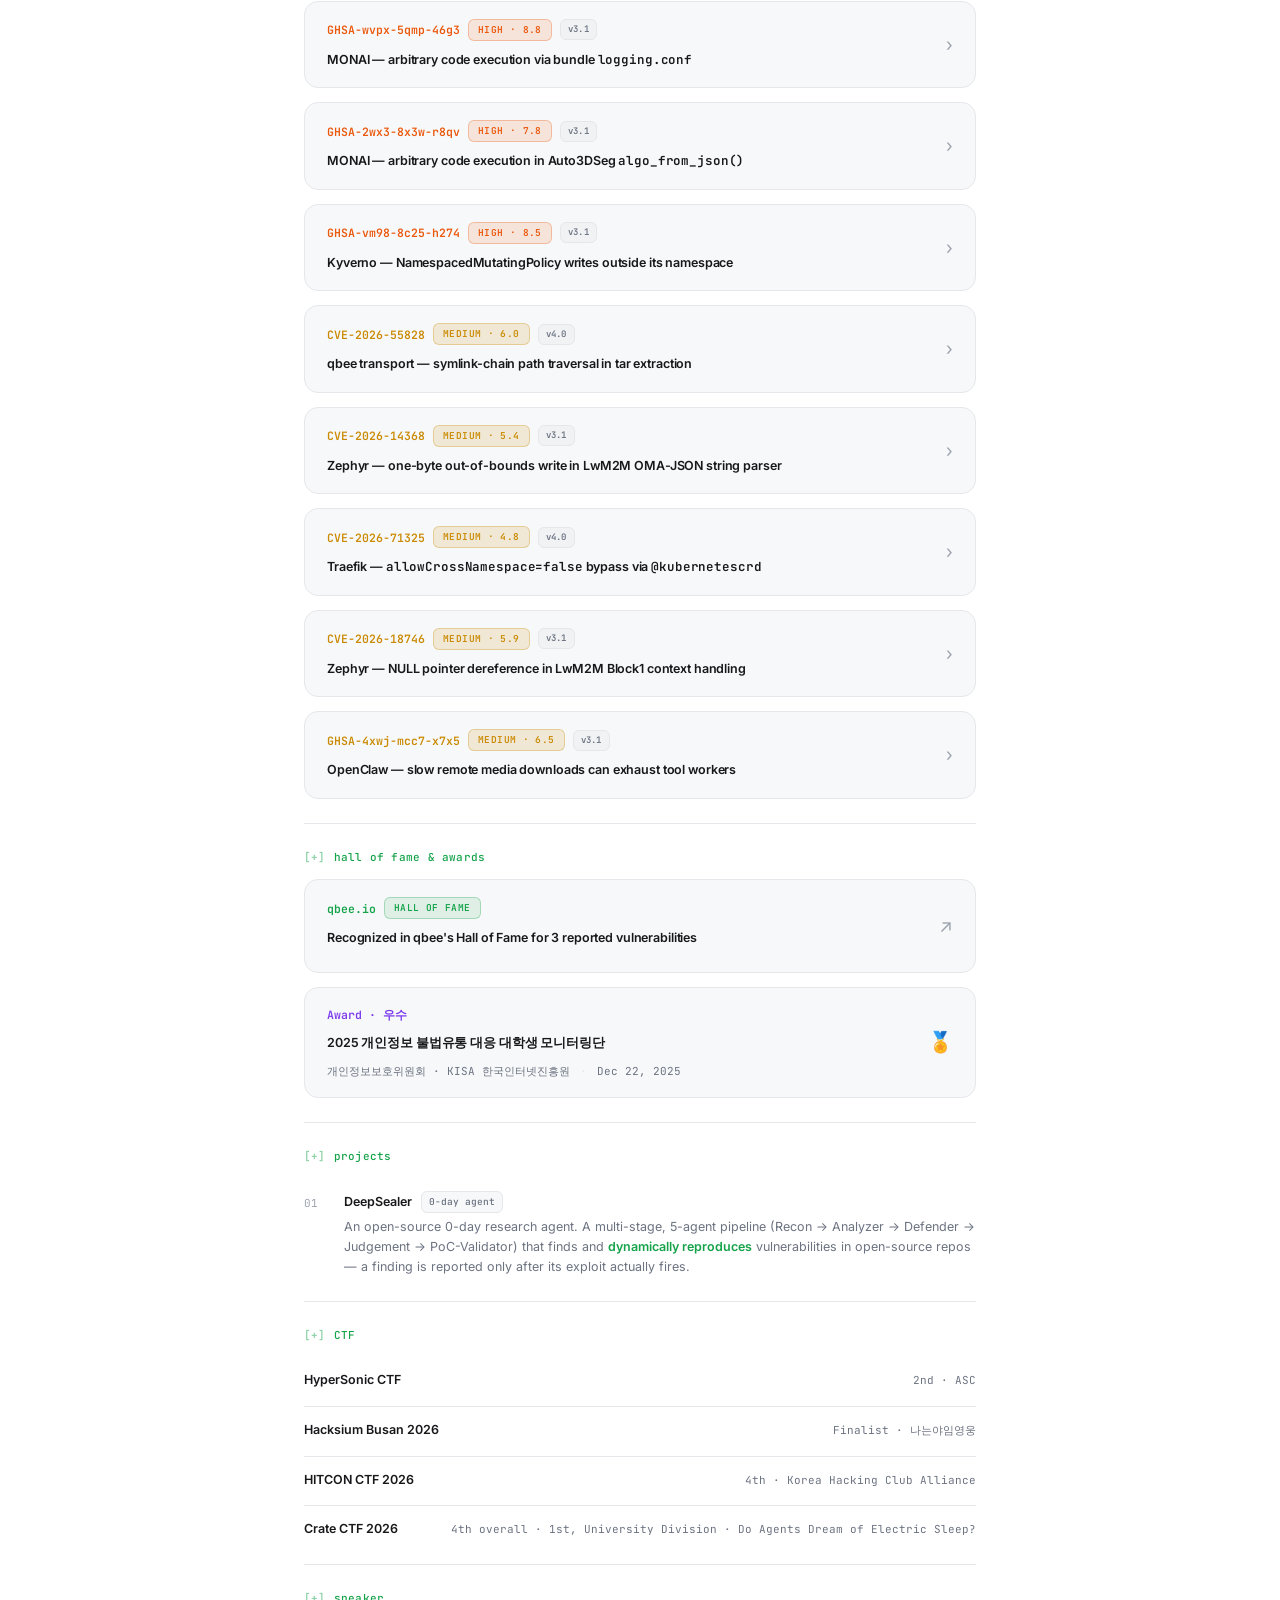
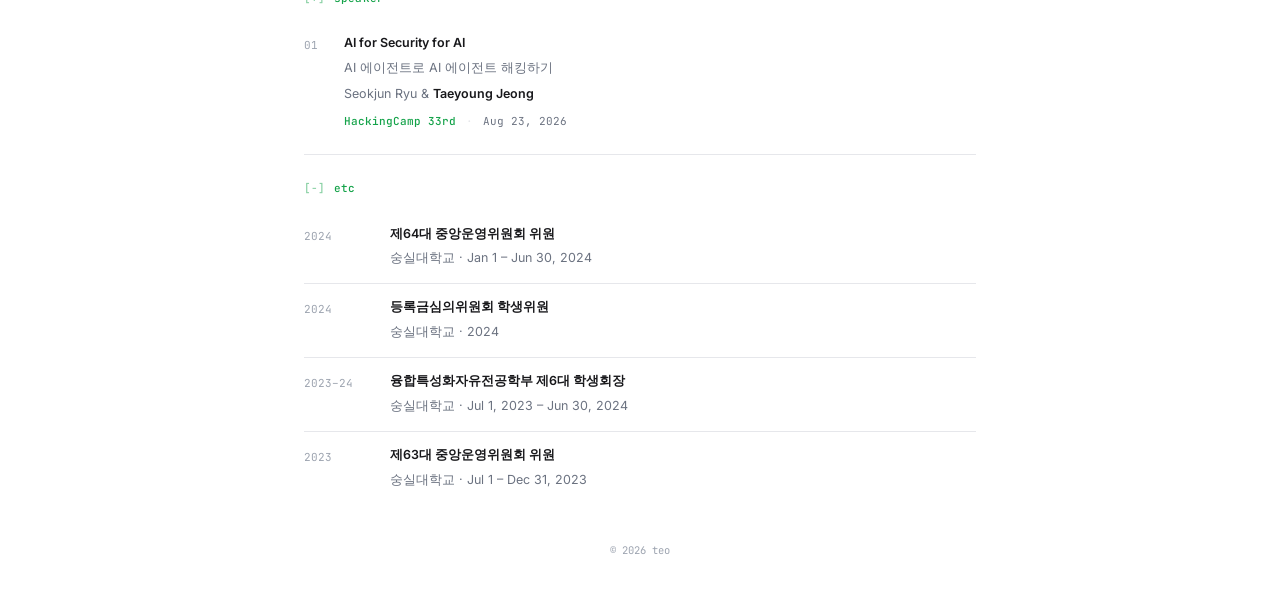
==== commit e32a9965: "Add OpenClaw remote media availability advisory" ====
--- a/index.html
+++ b/index.html
@@ -575,6 +575,28 @@
         </div>
       </details>
 
+      <details class="card sv-med" id="ghsa-4xwj-mcc7-x7x5">
+        <summary>
+          <div class="sum-main">
+            <div class="card-top">
+              <span class="cve-id">GHSA-4xwj-mcc7-x7x5</span>
+              <span class="sev-pill">Medium · 6.5</span>
+              <span class="cvss-ver">v3.1</span>
+            </div>
+            <h3>OpenClaw — slow remote media downloads can exhaust tool workers</h3>
+          </div>
+          <span class="chev">›</span>
+        </summary>
+        <div class="card-body">
+          <p class="desc">When lower-trust users can supply remote media URLs, slow downloads can keep tool
+            workers busy and reduce gateway availability. (CWE-400)</p>
+          <div class="tgt mono">openclaw (npm) · &lt; 2026.6.1 → patched 2026.6.1 · CVSS:3.1/AV:N/AC:L/PR:L/UI:N/S:U/C:N/I:N/A:H</div>
+          <div class="adv-links">
+            <a href="https://github.com/openclaw/openclaw/security/advisories/GHSA-4xwj-mcc7-x7x5" target="_blank" rel="noopener">GitHub Advisory ↗</a>
+          </div>
+        </div>
+      </details>
+
       <details class="card sv-crit">
         <summary>
           <div class="sum-main">
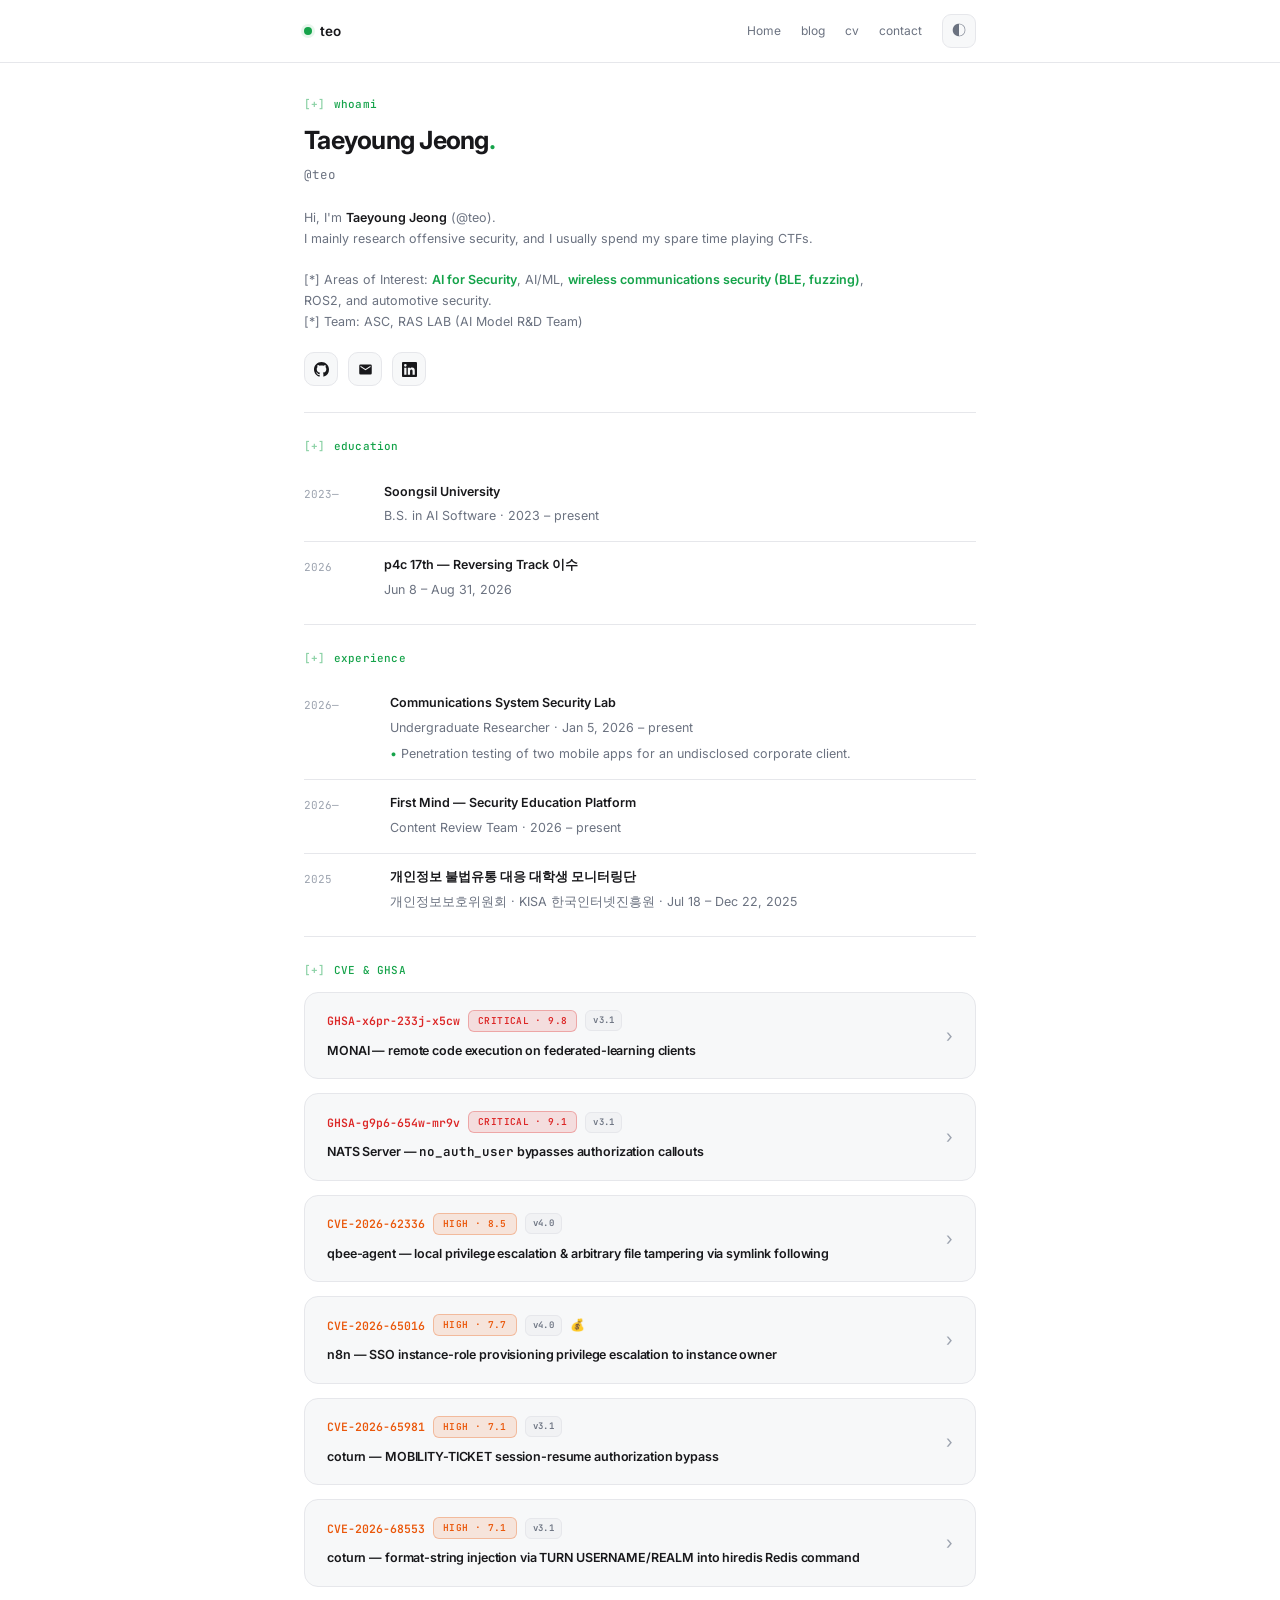
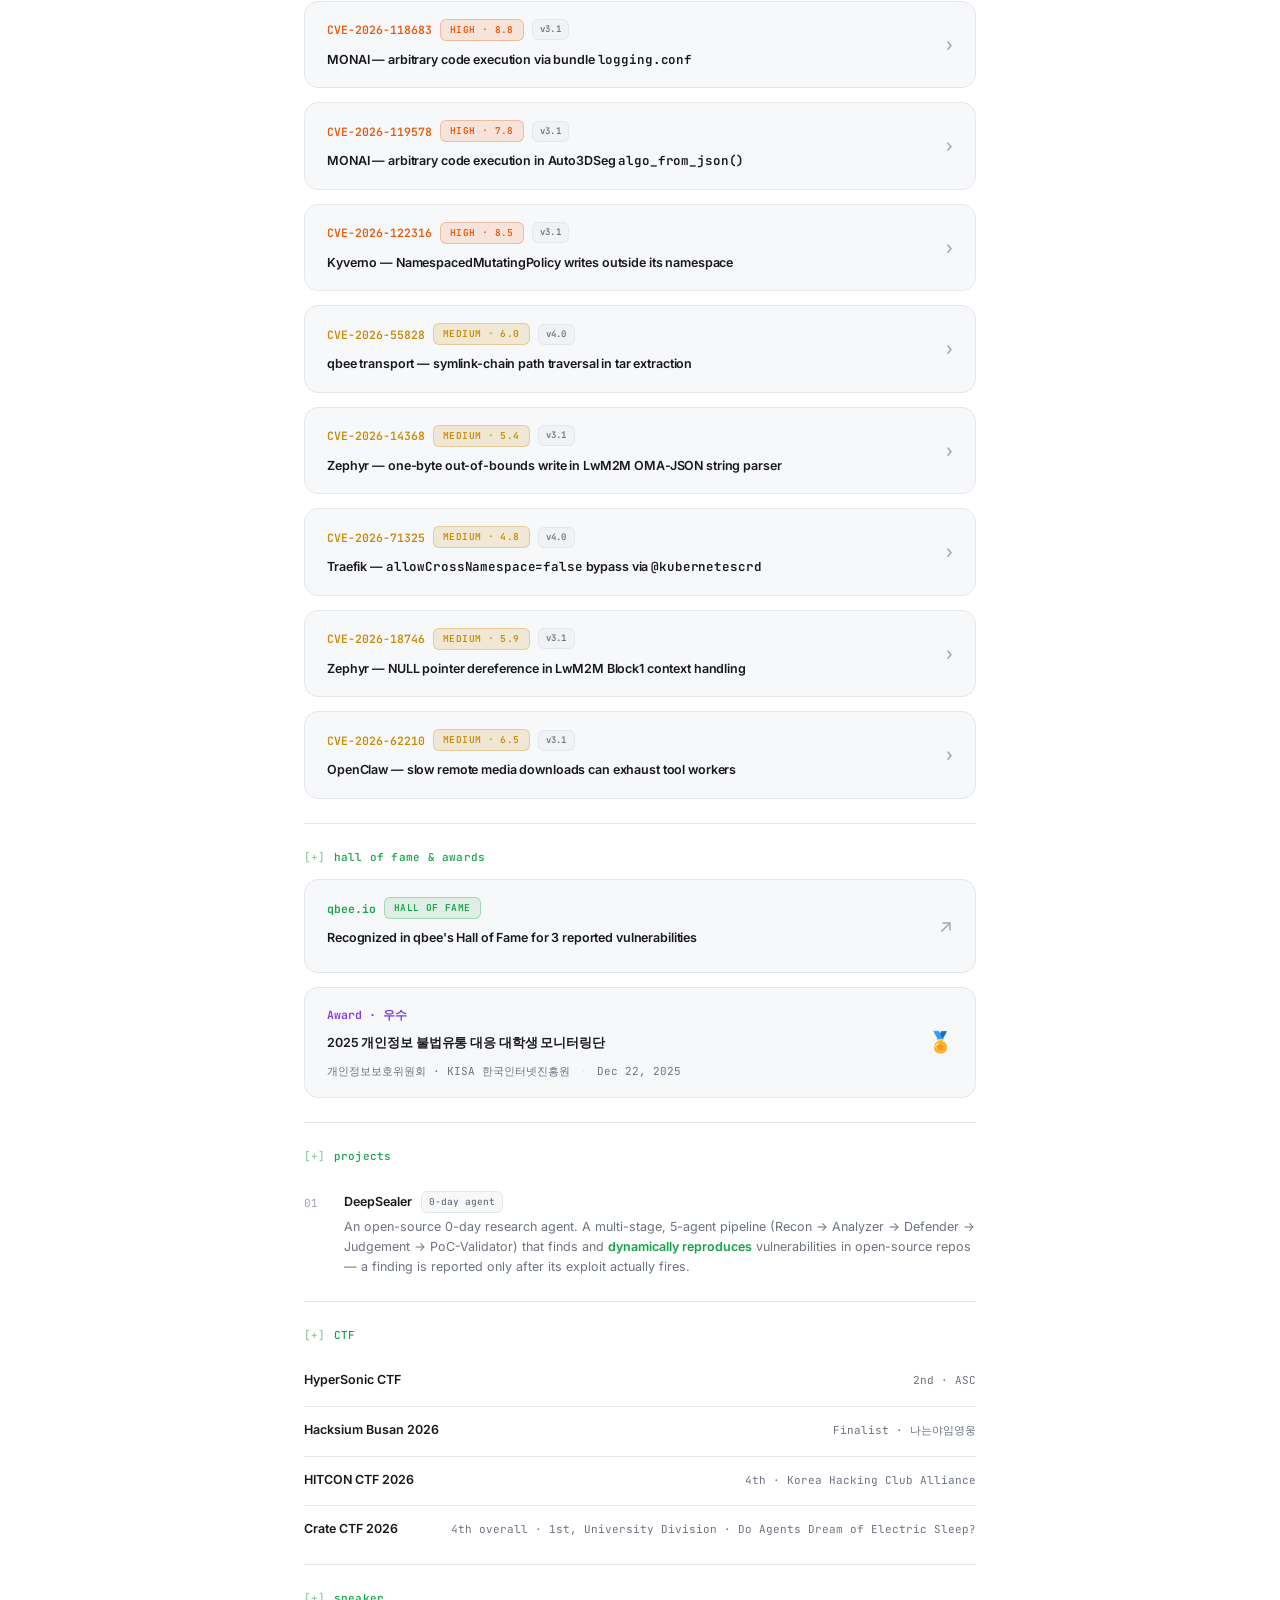
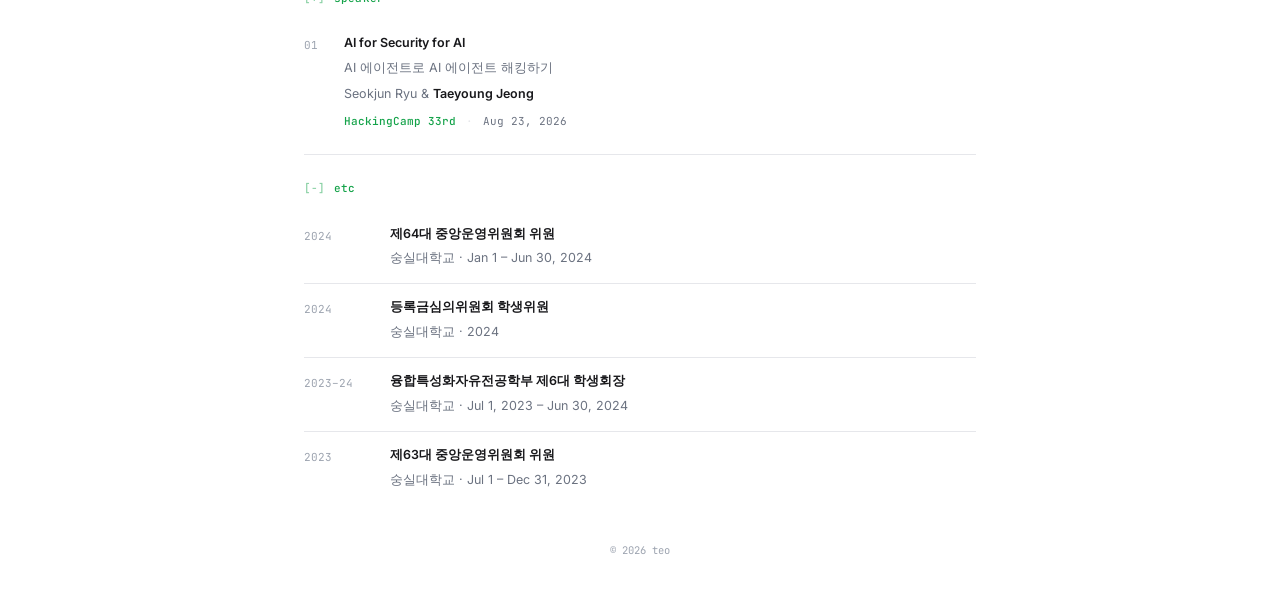
==== commit 613dfbdb: "Use published CVE IDs for four advisories" ====
--- a/index.html
+++ b/index.html
@@ -579,7 +579,7 @@
         <summary>
           <div class="sum-main">
             <div class="card-top">
-              <span class="cve-id">GHSA-4xwj-mcc7-x7x5</span>
+              <span class="cve-id">CVE-2026-62210</span>
               <span class="sev-pill">Medium · 6.5</span>
               <span class="cvss-ver">v3.1</span>
             </div>
@@ -592,6 +592,7 @@
             workers busy and reduce gateway availability. (CWE-400)</p>
           <div class="tgt mono">openclaw (npm) · &lt; 2026.6.1 → patched 2026.6.1 · CVSS:3.1/AV:N/AC:L/PR:L/UI:N/S:U/C:N/I:N/A:H</div>
           <div class="adv-links">
+            <a href="https://nvd.nist.gov/vuln/detail/CVE-2026-62210" target="_blank" rel="noopener">NVD ↗</a>
             <a href="https://github.com/openclaw/openclaw/security/advisories/GHSA-4xwj-mcc7-x7x5" target="_blank" rel="noopener">GitHub Advisory ↗</a>
           </div>
         </div>
@@ -626,7 +627,7 @@
         <summary>
           <div class="sum-main">
             <div class="card-top">
-              <span class="cve-id">GHSA-wvpx-5qmp-46g3</span>
+              <span class="cve-id">CVE-2026-118683</span>
               <span class="sev-pill">High · 8.8</span>
               <span class="cvss-ver">v3.1</span>
             </div>
@@ -641,6 +642,7 @@
             execute arbitrary code when a victim loads or runs it. (CWE-94)</p>
           <div class="tgt mono">monai (PyPI) · &gt;= 1.2.0 → patched 1.6.1 · CVSS:3.1/AV:N/AC:L/PR:N/UI:R/S:U/C:H/I:H/A:H</div>
           <div class="adv-links">
+            <a href="https://nvd.nist.gov/vuln/detail/CVE-2026-118683" target="_blank" rel="noopener">NVD ↗</a>
             <a href="https://github.com/Project-MONAI/MONAI/security/advisories/GHSA-wvpx-5qmp-46g3" target="_blank" rel="noopener">GitHub Advisory ↗</a>
           </div>
         </div>
@@ -650,7 +652,7 @@
         <summary>
           <div class="sum-main">
             <div class="card-top">
-              <span class="cve-id">GHSA-2wx3-8x3w-r8qv</span>
+              <span class="cve-id">CVE-2026-119578</span>
               <span class="sev-pill">High · 7.8</span>
               <span class="cvss-ver">v3.1</span>
             </div>
@@ -666,6 +668,7 @@
             (CWE-470)</p>
           <div class="tgt mono">monai (PyPI) · ≤ 1.6.0rc1 → patched ≥ 1.6.1 · CVSS:3.1/AV:L/AC:L/PR:N/UI:R/S:U/C:H/I:H/A:H</div>
           <div class="adv-links">
+            <a href="https://nvd.nist.gov/vuln/detail/CVE-2026-119578" target="_blank" rel="noopener">NVD ↗</a>
             <a href="https://github.com/Project-MONAI/MONAI/security/advisories/GHSA-2wx3-8x3w-r8qv" target="_blank" rel="noopener">GitHub Advisory ↗</a>
           </div>
         </div>
@@ -675,7 +678,7 @@
         <summary>
           <div class="sum-main">
             <div class="card-top">
-              <span class="cve-id">GHSA-vm98-8c25-h274</span>
+              <span class="cve-id">CVE-2026-122316</span>
               <span class="sev-pill">High · 8.5</span>
               <span class="cvss-ver">v3.1</span>
             </div>
@@ -690,6 +693,7 @@
             policy author's authorization, bypassing tenant isolation. (CWE-269 / CWE-284 / CWE-863)</p>
           <div class="tgt mono">github.com/kyverno/kyverno · ≤ v1.18.2 → patched 1.19.2 · CVSS:3.1/AV:N/AC:L/PR:L/UI:N/S:C/C:L/I:H/A:N</div>
           <div class="adv-links">
+            <a href="https://nvd.nist.gov/vuln/detail/CVE-2026-122316" target="_blank" rel="noopener">NVD ↗</a>
             <a href="https://github.com/kyverno/kyverno/security/advisories/GHSA-vm98-8c25-h274" target="_blank" rel="noopener">GitHub Advisory ↗</a>
           </div>
         </div>
